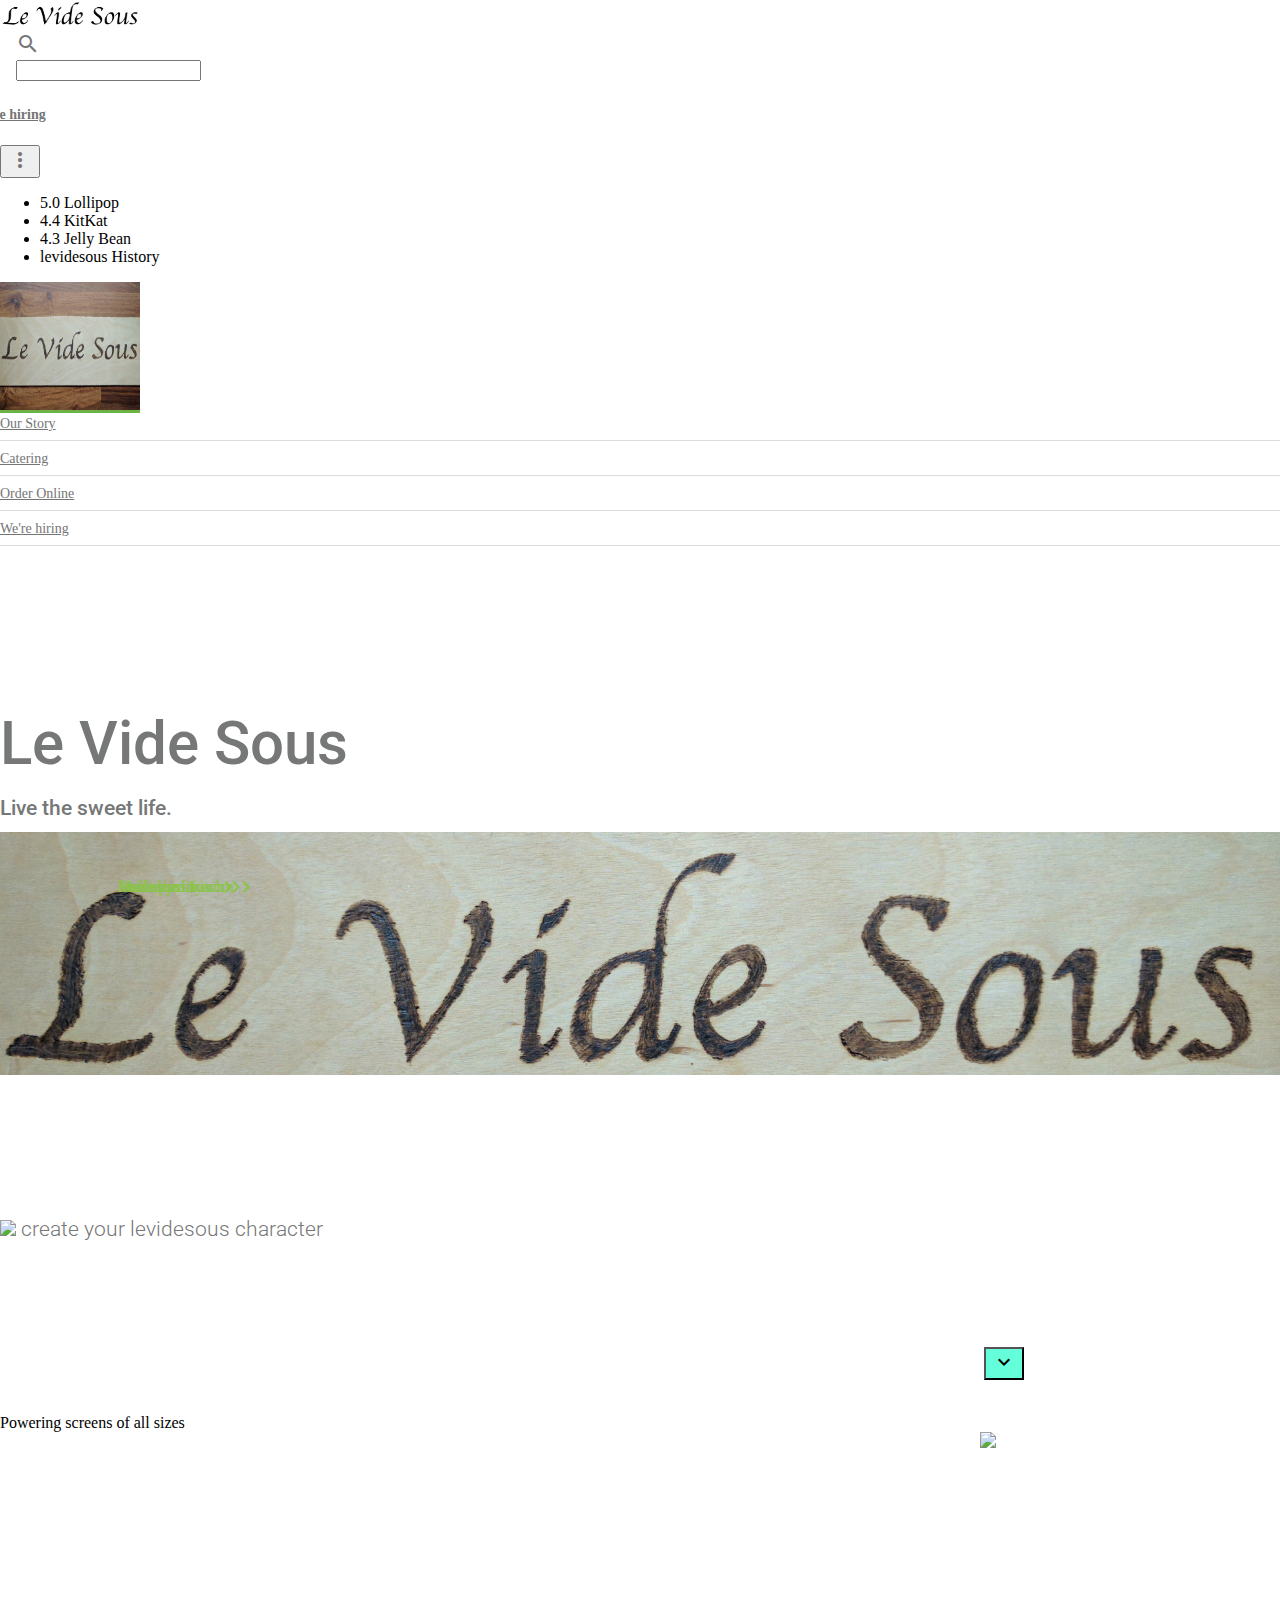
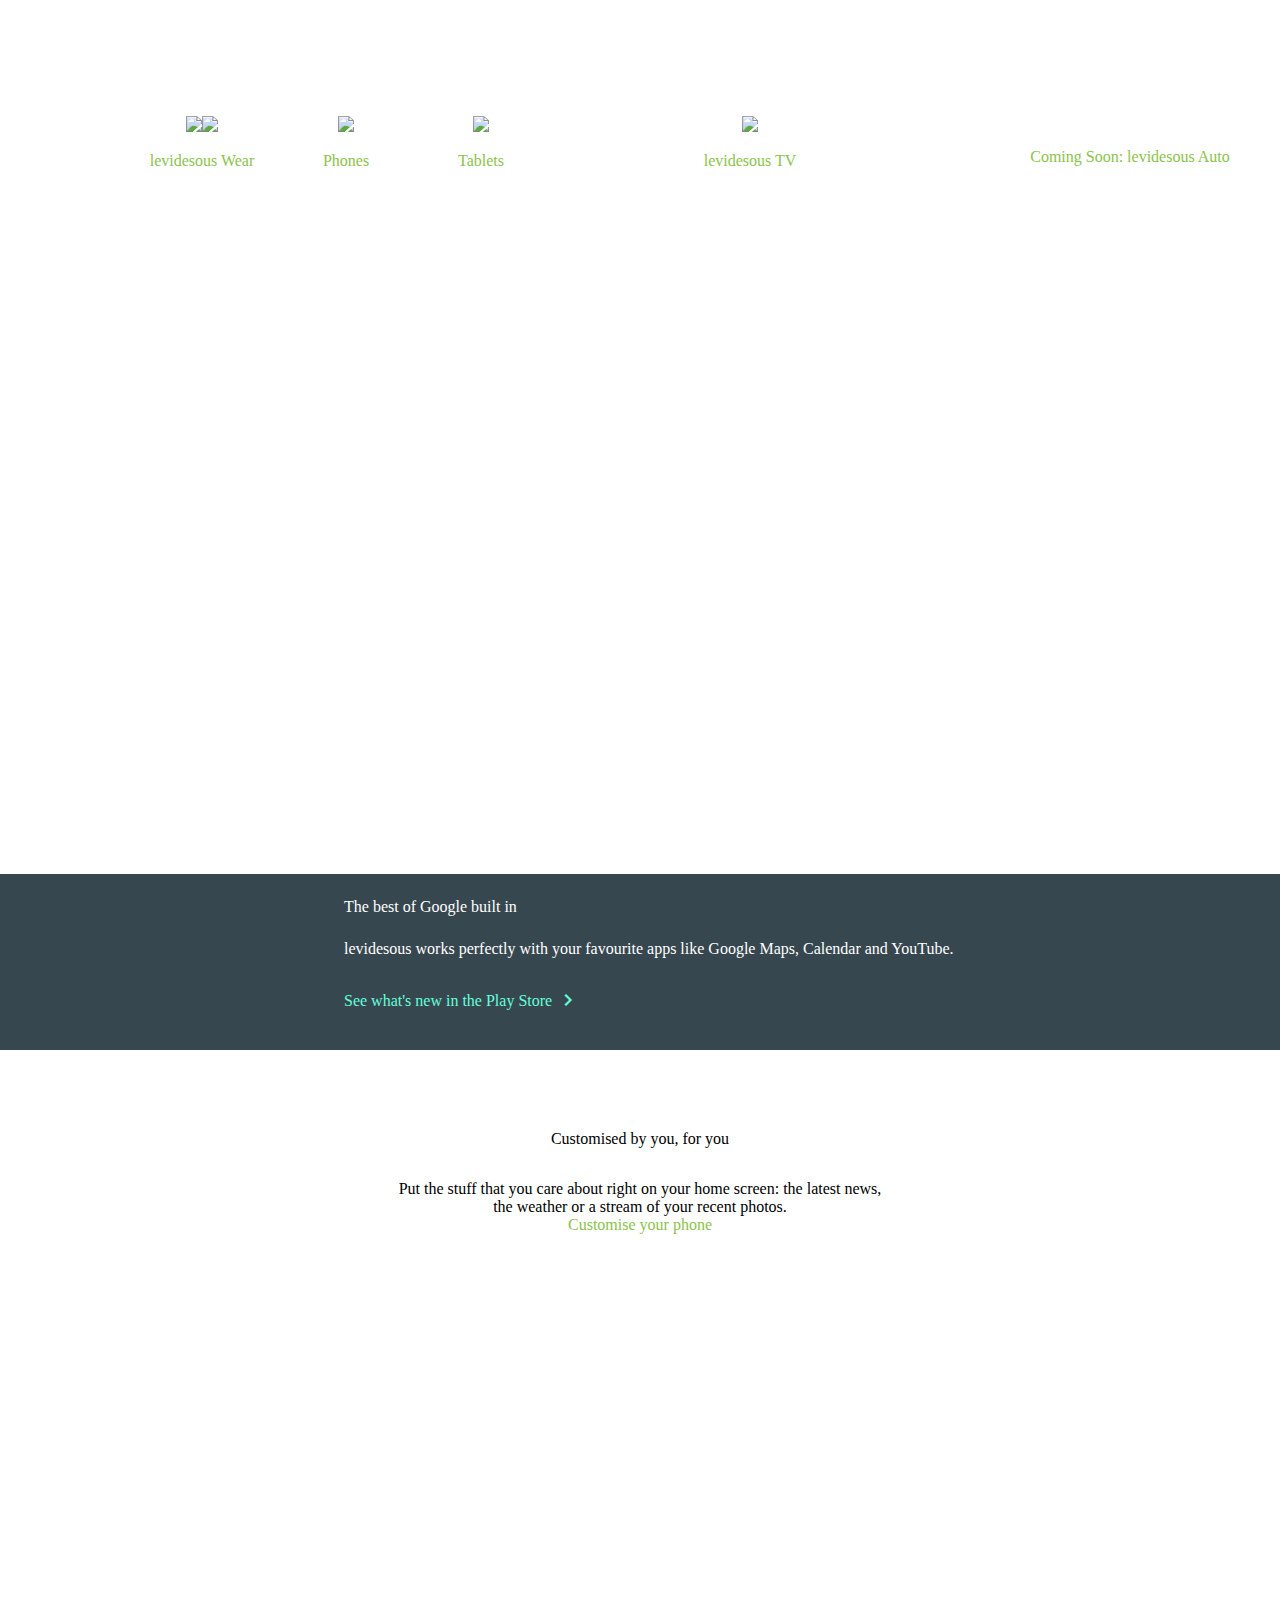
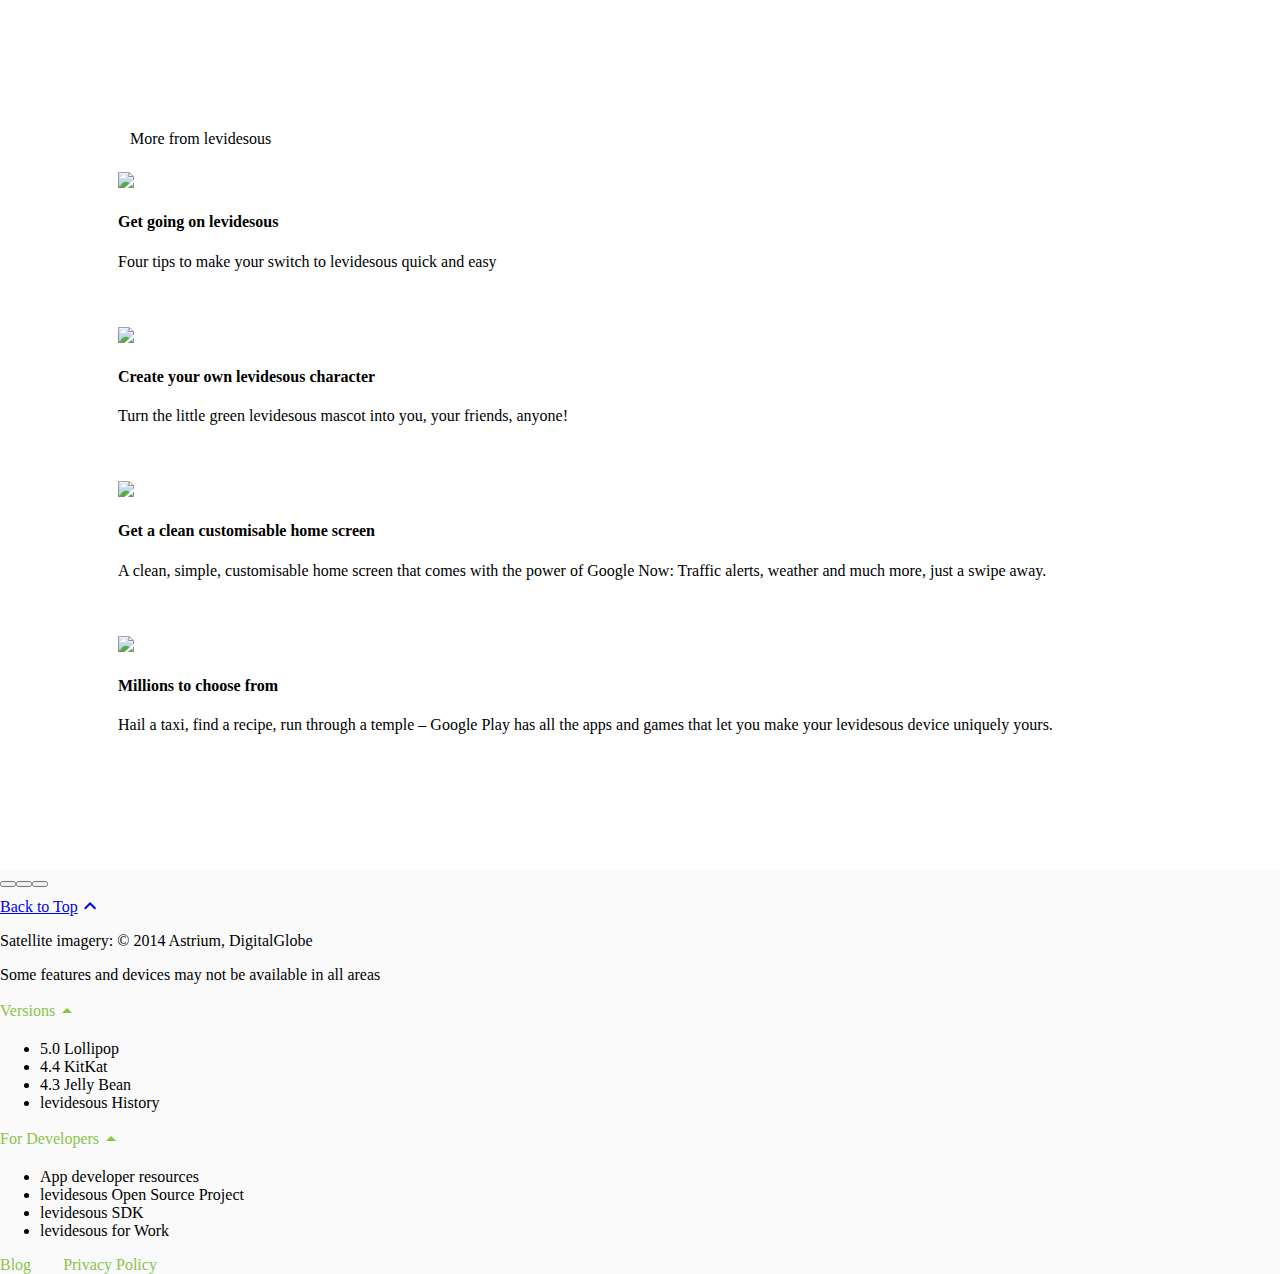
==== index.html @ 01907ff9 "Move files to _harp directory." ====
<!DOCTYPE html><html lang="en"><head><meta charset="utf-8"><meta http-equiv="X-UA-Compatible" content="IE=edge"><meta name="description" content="Introducing Lollipop, a sweet new take on levidesous."><meta name="viewport" content="width=device-width, initial-scale=1.0, minimum-scale=1.0"><title>Le Vide Sous</title><!-- Page styles--><link rel="stylesheet" href="https://fonts.googleapis.com/css?family=Roboto:regular,bold,italic,thin,light,bolditalic,black,medium&amp;lang=en"><link rel="stylesheet" href="https://fonts.googleapis.com/icon?family=Material+Icons"><link rel="stylesheet" href="https://code.getmdl.io/1.2.0/material.min.css"><link rel="stylesheet" href="main.css"><link rel="stylesheet" href="stickers.css"></head><body><div class="mdl-layout mdl-js-layout mdl-layout--fixed-header"><div class="levidesous-header mdl-layout__header mdl-layout__header--waterfall"><div class="mdl-layout__header-row"><span class="levidesous-title mdl-layout-title"><img src="images/levidesous.png" class="levidesous-image"></span><!-- Add spacer, to align navigation to the right in desktop--><div class="levidesous-header-spacer mdl-layout-spacer"></div><div class="levidesous-search-box mdl-textfield mdl-js-textfield mdl-textfield--expandable mdl-textfield--floating-label mdl-textfield--align-right mdl-textfield--full-width"><label for="search-field" class="mdl-button mdl-js-button mdl-button--icon"><i class="material-icons">search</i></label><div class="mdl-textfield__expandable-holder"><input id="search-field" type="text" class="mdl-textfield__input"></div></div><!-- Navigation--><div class="levidesous-navigation-container"><nav class="levidesous-navigation mdl-navigation"><a href="" class="mdl-navigation__link mdl-typography--text-uppercase">Our Story</a><a href="" class="mdl-navigation__link mdl-typography--text-uppercase">Catering</a><a href="" class="mdl-navigation__link mdl-typography--text-uppercase">Order Online</a><a href="" class="mdl-navigation__link mdl-typography--text-uppercase">Mail-a-Cake</a><a href="" class="mdl-navigation__link mdl-typography--text-uppercase">We're hiring</a></nav></div><span class="levidesous-mobile-title mdl-layout-title"><img src="images/levidesous.png" class="levidesous-image-rect"></span><button id="more-button" class="levidesous-more-button mdl-button mdl-js-button mdl-button--icon mdl-js-ripple-effect"><i class="material-icons">more_vert</i></button><ul for="more-button" class="mdl-menu mdl-js-menu mdl-menu--bottom-right mdl-js-ripple-effect"><li class="mdl-menu__item">5.0 Lollipop</li><li class="mdl-menu__item">4.4 KitKat</li><li disabled="disabled" class="mdl-menu__item">4.3 Jelly Bean</li><li class="mdl-menu__item">levidesous History</li></ul></div></div><div class="levidesous-drawer mdl-layout__drawer"><span class="mdl-layout-title"><img src="images/wooden_levidesous.jpg" class="levidesous-image-rect"></span><nav class="mdl-navigation"><a href="" class="mdl-navigation__link">Our Story</a><div class="levidesous-drawer-separator"></div><a href="" class="mdl-navigation__link">Catering</a><div class="levidesous-drawer-separator"></div><a href="" class="mdl-navigation__link">Order Online</a><div class="levidesous-drawer-separator"></div><a href="" class="mdl-navigation__link">We're hiring</a><div class="levidesous-drawer-separator"></div></nav></div><div class="levidesous-content mdl-layout__content"><a name="top"></a><div class="levidesous-be-together-section mdl-typography--text-center"><div class="logo-font levidesous-slogan">Le Vide Sous</div><div class="logo-font levidesous-sub-slogan">Live the sweet life.</div><div class="logo-font levidesous-create-character"><a href=""><img src="images/nope.jpg"> create your levidesous character</a></div><a href="#screens"><button class="levidesous-fab mdl-button mdl-button--colored mdl-js-button mdl-button--fab mdl-js-ripple-effect"><i class="material-icons">expand_more</i></button></a></div><div class="levidesous-screen-section mdl-typography--text-center"><a name="screens"></a><div class="mdl-typography--display-1-color-contrast">Powering screens of all sizes</div><div class="levidesous-screens"><div class="levidesous-wear levidesous-screen"><a href="" class="levidesous-image-link"><img src="images/wear-silver-on.png" class="levidesous-screen-image"><img src="images/wear-black-on.png" class="levidesous-screen-image"></a><a href="" class="levidesous-link mdl-typography--font-regular mdl-typography--text-uppercase">levidesous Wear</a></div><div class="levidesous-phone levidesous-screen"><a href="" class="levidesous-image-link"><img src="images/nexus6-on.jpg" class="levidesous-screen-image"></a><a href="" class="levidesous-link mdl-typography--font-regular mdl-typography--text-uppercase">Phones</a></div><div class="levidesous-tablet levidesous-screen"><a href="" class="levidesous-image-link"><img src="images/nexus9-on.jpg" class="levidesous-screen-image"></a><a href="" class="levidesous-link mdl-typography--font-regular mdl-typography--text-uppercase">Tablets</a></div><div class="levidesous-tv levidesous-screen"><a href="" class="levidesous-image-link"><img src="images/tv-on.jpg" class="levidesous-screen-image"></a><a href="" class="levidesous-link mdl-typography--font-regular mdl-typography--text-uppercase">levidesous TV</a></div><div class="levidesous-auto levidesous-screen"><a href="" class="levidesous-image-link"><img src="images/auto-on.jpg" class="levidesous-screen-image"></a><a href="" class="levidesous-link mdl-typography--font-regular mdl-typography--text-uppercase mdl-typography--text-left">Coming Soon: levidesous Auto</a></div></div></div><div class="levidesous-wear-section"><div class="levidesous-wear-band"><div class="levidesous-wear-band-text"><div class="mdl-typography--display-2 mdl-typography--font-thin">The best of Google built in</div><p class="mdl-typography--headline mdl-typography--font-thin">levidesous works perfectly with your favourite apps like Google Maps,
Calendar and YouTube.</p><p><a href="" class="mdl-typography--font-regular mdl-typography--text-uppercase levidesous-alt-link">See what's new in the Play Store <i class="material-icons">chevron_right</i></a></p></div></div></div><div class="levidesous-customized-section"><div class="levidesous-customized-section-text"><div class="mdl-typography--font-light mdl-typography--display-1-color-contrast">Customised by you, for you</div><p class="mdl-typography--font-light">Put the stuff that you care about right on your home screen: the latest news, the weather or a stream of your recent photos.<br><a href="" class="levidesous-link mdl-typography--font-light">Customise your phone</a></p></div><div class="levidesous-customized-section-image"></div></div><div class="levidesous-more-section"><div class="levidesous-section-title mdl-typography--display-1-color-contrast">More from levidesous</div><div class="levidesous-card-container mdl-grid"><div class="mdl-cell mdl-cell--3-col mdl-cell--4-col-tablet mdl-cell--4-col-phone mdl-card mdl-shadow--3dp"><div class="mdl-card__media"><img src="images/more-from-1.png"></div><div class="mdl-card__title"><h4 class="mdl-card__title-text">Get going on levidesous</h4></div><div class="mdl-card__supporting-text"><span class="mdl-typography--font-light mdl-typography--subhead">Four tips to make your switch to levidesous quick and easy</span></div><div class="mdl-card__actions"><a href="" class="levidesous-link mdl-button mdl-js-button mdl-typography--text-uppercase">Make the switch<i class="material-icons">chevron_right</i></a></div></div><div class="mdl-cell mdl-cell--3-col mdl-cell--4-col-tablet mdl-cell--4-col-phone mdl-card mdl-shadow--3dp"><div class="mdl-card__media"><img src="images/more-from-4.png"></div><div class="mdl-card__title"><h4 class="mdl-card__title-text">Create your own levidesous character</h4></div><div class="mdl-card__supporting-text"><span class="mdl-typography--font-light mdl-typography--subhead">Turn the little green levidesous mascot into you, your friends, anyone!</span></div><div class="mdl-card__actions"><a href="" class="levidesous-link mdl-button mdl-js-button mdl-typography--text-uppercase">levidesousify.com<i class="material-icons">chevron_right</i></a></div></div><div class="mdl-cell mdl-cell--3-col mdl-cell--4-col-tablet mdl-cell--4-col-phone mdl-card mdl-shadow--3dp"><div class="mdl-card__media"><img src="images/more-from-2.png"></div><div class="mdl-card__title"><h4 class="mdl-card__title-text">Get a clean customisable home screen</h4></div><div class="mdl-card__supporting-text"><span class="mdl-typography--font-light mdl-typography--subhead">A clean, simple, customisable home screen that comes with the power of Google Now: Traffic alerts, weather and much more, just a swipe away.</span></div><div class="mdl-card__actions"><a href="" class="levidesous-link mdl-button mdl-js-button mdl-typography--text-uppercase">Download now<i class="material-icons">chevron_right</i></a></div></div><div class="mdl-cell mdl-cell--3-col mdl-cell--4-col-tablet mdl-cell--4-col-phone mdl-card mdl-shadow--3dp"><div class="mdl-card__media"><img src="images/more-from-3.png"></div><div class="mdl-card__title"><h4 class="mdl-card__title-text">Millions to choose from</h4></div><div class="mdl-card__supporting-text"><span class="mdl-typography--font-light mdl-typography--subhead">Hail a taxi, find a recipe, run through a temple – Google Play has all the apps and games that let you make your levidesous device uniquely yours.</span></div><div class="mdl-card__actions"><a href="" class="levidesous-link mdl-button mdl-js-button mdl-typography--text-uppercase">Find apps<i class="material-icons">chevron_right</i></a></div></div></div></div><footer class="levidesous-footer mdl-mega-footer"><div class="mdl-mega-footer--top-section"><div class="mdl-mega-footer--left-section"><button class="mdl-mega-footer--social-btn"></button><button class="mdl-mega-footer--social-btn"></button><button class="mdl-mega-footer--social-btn"></button></div><div class="mdl-mega-footer--right-section"><a href="#top" class="mdl-typography--font-light">Back to Top<i class="material-icons">expand_less</i></a></div></div><div class="mdl-mega-footer--middle-section"><p class="mdl-typography--font-light">Satellite imagery: © 2014 Astrium, DigitalGlobe</p><p class="mdl-typography--font-light">Some features and devices may not be available in all areas</p></div><div class="mdl-mega-footer--bottom-section"><a id="version-dropdown" class="levidesous-link levidesous-link-menu mdl-typography--font-light">Versions<i class="material-icons">arrow_drop_up</i></a><ul for="version-dropdown" class="mdl-menu mdl-js-menu mdl-menu--top-left mdl-js-ripple-effect"><li class="mdl-menu__item">5.0 Lollipop</li><li class="mdl-menu__item">4.4 KitKat</li><li class="mdl-menu__item">4.3 Jelly Bean</li><li class="mdl-menu__item">levidesous History</li></ul><a id="developers-dropdown" class="levidesous-link levidesous-link-menu mdl-typography--font-light">For Developers<i class="material-icons">arrow_drop_up</i></a><ul for="developers-dropdown" class="mdl-menu mdl-js-menu mdl-menu--top-left mdl-js-ripple-effect"><li class="mdl-menu__item">App developer resources</li><li class="mdl-menu__item">levidesous Open Source Project</li><li class="mdl-menu__item">levidesous SDK</li><li class="mdl-menu__item">levidesous for Work</li></ul><a href="" class="levidesous-link mdl-typography--font-light">Blog</a><a href="" class="levidesous-link mdl-typography--font-light">Privacy Policy</a></div></footer></div></div><script src="https://code.getmdl.io/1.2.0/material.min.js"></script></body></html>
---- main.css ----
body{margin:0}a img{border:0}::-moz-selection{background-color:#6ab344;color:#fff}::selection{background-color:#6ab344;color:#fff}.levidesous-search-box{-ms-flex-order:2;-webkit-box-ordinal-group:3;order:2;margin-left:16px;margin-right:16px}.levidesous-search-box .mdl-textfield__input{color:rgba(0,0,0,0.87)}.levidesous-header{overflow:visible;background-color:white}.levidesous-header .mdl-menu__container{z-index:50;margin:0!important}.levidesous-header .material-icons{color:#767777!important}.levidesous-header .mdl-layout__drawer-button{background:transparent;color:#767777}.levidesous-header .mdl-navigation__link{color:#757575;font-weight:700;font-size:14px}.mdl-textfield--expandable{width:auto}.levidesous-fab{position:absolute;right:20%;bottom:-26px;z-index:3;background:#64ffda!important;color:black!important}.levidesous-mobile-title{display:none!important}.levidesous-image{height:28px;width:140px}.levidesous-image-rect{height:128px;width:140px}.levidesous-navigation-container{direction:rtl;-ms-flex-order:1;-webkit-box-ordinal-group:2;order:1;width:500px;-webkit-transition:opacity 0.2s cubic-bezier(0.4,0,0.2,1),width 0.2s cubic-bezier(0.4,0,0.2,1);transition:opacity 0.2s cubic-bezier(0.4,0,0.2,1),width 0.2s cubic-bezier(0.4,0,0.2,1)}.levidesous-navigation{direction:ltr;-ms-flex-pack:end;-webkit-box-pack:end;justify-content:flex-end;width:800px}.levidesous-navigation .mdl-navigation__link{display:inline-block;height:60px;line-height:68px;background-color:transparent!important;border-bottom:4px solid transparent}.levidesous-navigation .mdl-navigation__link:hover{border-bottom:4px solid #8bc34a}.levidesous-search-box.is-focused + .levidesous-navigation-container{opacity:0;width:100px}.levidesous-more-button{-ms-flex-order:3;-webkit-box-ordinal-group:4;order:3}.levidesous-drawer{border-right:none}.levidesous-drawer .mdl-navigation__link.mdl-navigation__link{font-size:14px;color:#757575}.levidesous-drawer span.mdl-navigation__link.mdl-navigation__link{color:#8bc34a}.levidesous-drawer .mdl-layout-title{position:relative;background:#6ab344;height:160px}.levidesous-drawer .levidesous-image{position:absolute;bottom:16px}.levidesous-drawer-separator{height:1px;background-color:#dcdcdc;margin:8px 0}.levidesous-be-together-section{position:relative;height:800px;width:auto;background-color:#f3f3f3;background:url('images/levidesous_justwood.jpg') center 50% no-repeat;background-size:100%}.logo-font{font-family:'Roboto','Helvetica','Arial',sans-serif;line-height:1;color:#767777;font-weight:500}.levidesous-slogan{font-size:60px;padding-top:160px}.levidesous-sub-slogan{font-size:21px;padding-top:24px}.levidesous-create-character{font-size:21px;padding-top:400px}.levidesous-create-character a{text-decoration:none;color:#767777;font-weight:300}.levidesous-screen-section{position:relative;padding-top:60px;padding-bottom:80px}.levidesous-screens{text-align:right;width:100%;white-space:nowrap;overflow-x:auto}.levidesous-screen{text-align:center}.levidesous-screen .levidesous-link{margin-top:16px;display:block;z-index:2}.levidesous-image-link{text-decoration:none}.levidesous-wear{display:inline-block;width:160px;margin-right:32px}.levidesous-wear .levidesous-screen-image{width:40%;z-index:1}.levidesous-phone{display:inline-block;width:64px;margin-right:48px}.levidesous-phone .levidesous-screen-image{width:100%;z-index:1}.levidesous-tablet{display:inline-block;width:110px;margin-right:64px}.levidesous-tablet .levidesous-screen-image{width:100%;z-index:1}.levidesous-tablet .levidesous-link{display:block;z-index:2}.levidesous-tv{display:inline-block;width:300px;margin-right:80px}.levidesous-tv .levidesous-screen-image{width:100%;z-index:1}.levidesous-auto{display:inline-block;width:300px;overflow:hidden}.levidesous-auto .levidesous-screen-image{display:block;height:300px;z-index:1}.levidesous-wear-section{position:relative;background:url('images/wear.png') center top no-repeat;background-size:cover;height:800px}.levidesous-wear-band{position:absolute;bottom:0;width:100%;text-align:center;background-color:#37474f}.levidesous-wear-band-text{max-width:800px;margin-left:25%;padding:24px;text-align:left;color:white}.levidesous-wear-band-text p{padding-top:8px}.levidesous-link{text-decoration:none;color:#8bc34a!important}.levidesous-link:hover{color:#7cb342!important}.levidesous-link .material-icons{position:relative;top:-1px;vertical-align:middle}.levidesous-alt-link{text-decoration:none;color:#64ffda!important;font-size:16px}.levidesous-alt-link:hover{color:#00bfa5!important}.levidesous-alt-link .material-icons{position:relative;top:6px}.levidesous-customized-section{text-align:center}.levidesous-customized-section-text{max-width:500px;margin-left:auto;margin-right:auto;padding:80px 16px 0 16px}.levidesous-customized-section-text p{padding-top:16px}.levidesous-customized-section-image{background:url('images/devices.jpg') center top no-repeat;background-size:cover;height:400px}.levidesous-more-section{padding:80px 0;max-width:1044px;margin-left:auto;margin-right:auto}.levidesous-more-section .levidesous-section-title{margin-left:12px;padding-bottom:24px}.levidesous-card-container .mdl-card__media{overflow:hidden;background:transparent}.levidesous-card-container .mdl-card__media img{width:100%}.levidesous-card-container .mdl-card__title{background:transparent;height:auto}.levidesous-card-container .mdl-card__title-text{color:black;height:auto}.levidesous-card-container .mdl-card__supporting-text{height:auto;color:black;padding-bottom:56px}.levidesous-card-container .mdl-card__actions{position:absolute;bottom:0}.levidesous-card-container .mdl-card__actions a{border-top:none;font-size:16px}.levidesous-footer{background-color:#fafafa;position:relative}.levidesous-footer a:hover{color:#8bc34a}.levidesous-footer .mdl-mega-footer--top-section::after{border-bottom:none}.levidesous-footer .mdl-mega-footer--middle-section::after{border-bottom:none}.levidesous-footer .mdl-mega-footer--bottom-section{position:relative}.levidesous-footer .mdl-mega-footer--bottom-section a{margin-right:2em}.levidesous-footer .mdl-mega-footer--right-section a .material-icons{position:relative;top:6px}.levidesous-link-menu:hover{cursor:pointer}@media (max-width:900px){.levidesous-navigation-container{display:none}.levidesous-title{display:none!important}.levidesous-mobile-title{display:block!important;position:absolute;left:calc(-20%);top:12px;-webkit-transition:opacity 0.2s cubic-bezier(0.4,0,0.2,1);transition:opacity 0.2s cubic-bezier(0.4,0,0.2,1)}.levidesous.levidesous-search-box.is-focused ~ .levidesous-mobile-title{opacity:0}.levidesous-search-box.is-focused{width:calc(52%)}.levidesous-search-box.is-focused + .levidesous-navigation-container + .levidesous-mobile-title{opacity:0}.levidesous-more-button{display:none}.levidesous-search-box .mdl-textfield__expandable-holder{width:100%}.levidesous-be-together-section{height:350px}.levidesous-slogan{font-size:26px;margin:0 16px;padding-top:24px}.levidesous-sub-slogan{font-size:16px;margin:0 16px;padding-top:8px}.levidesous-create-character{padding-top:200px;font-size:16px}.levidesous-create-character img{height:12px}.levidesous-fab{display:none}.levidesous-wear-band-text{margin-left:0;padding:16px}.levidesous-footer .mdl-mega-footer--bottom-section{display:none}}
---- stickers.css ----
.sticker-page{margin-top:0.375in;margin-left:0.875in}.sticker-row{margin-top:0.125in}.sticker{height:1in;width:2in;display:inline-block;border-radius:50%;border:1px solid black;text-align:center;margin-left:0.125in}.sticker-content{margin-top:0.21in}.logo{width:1.6in}.ruler{height:11in;width:8.5in;display:inline-block}
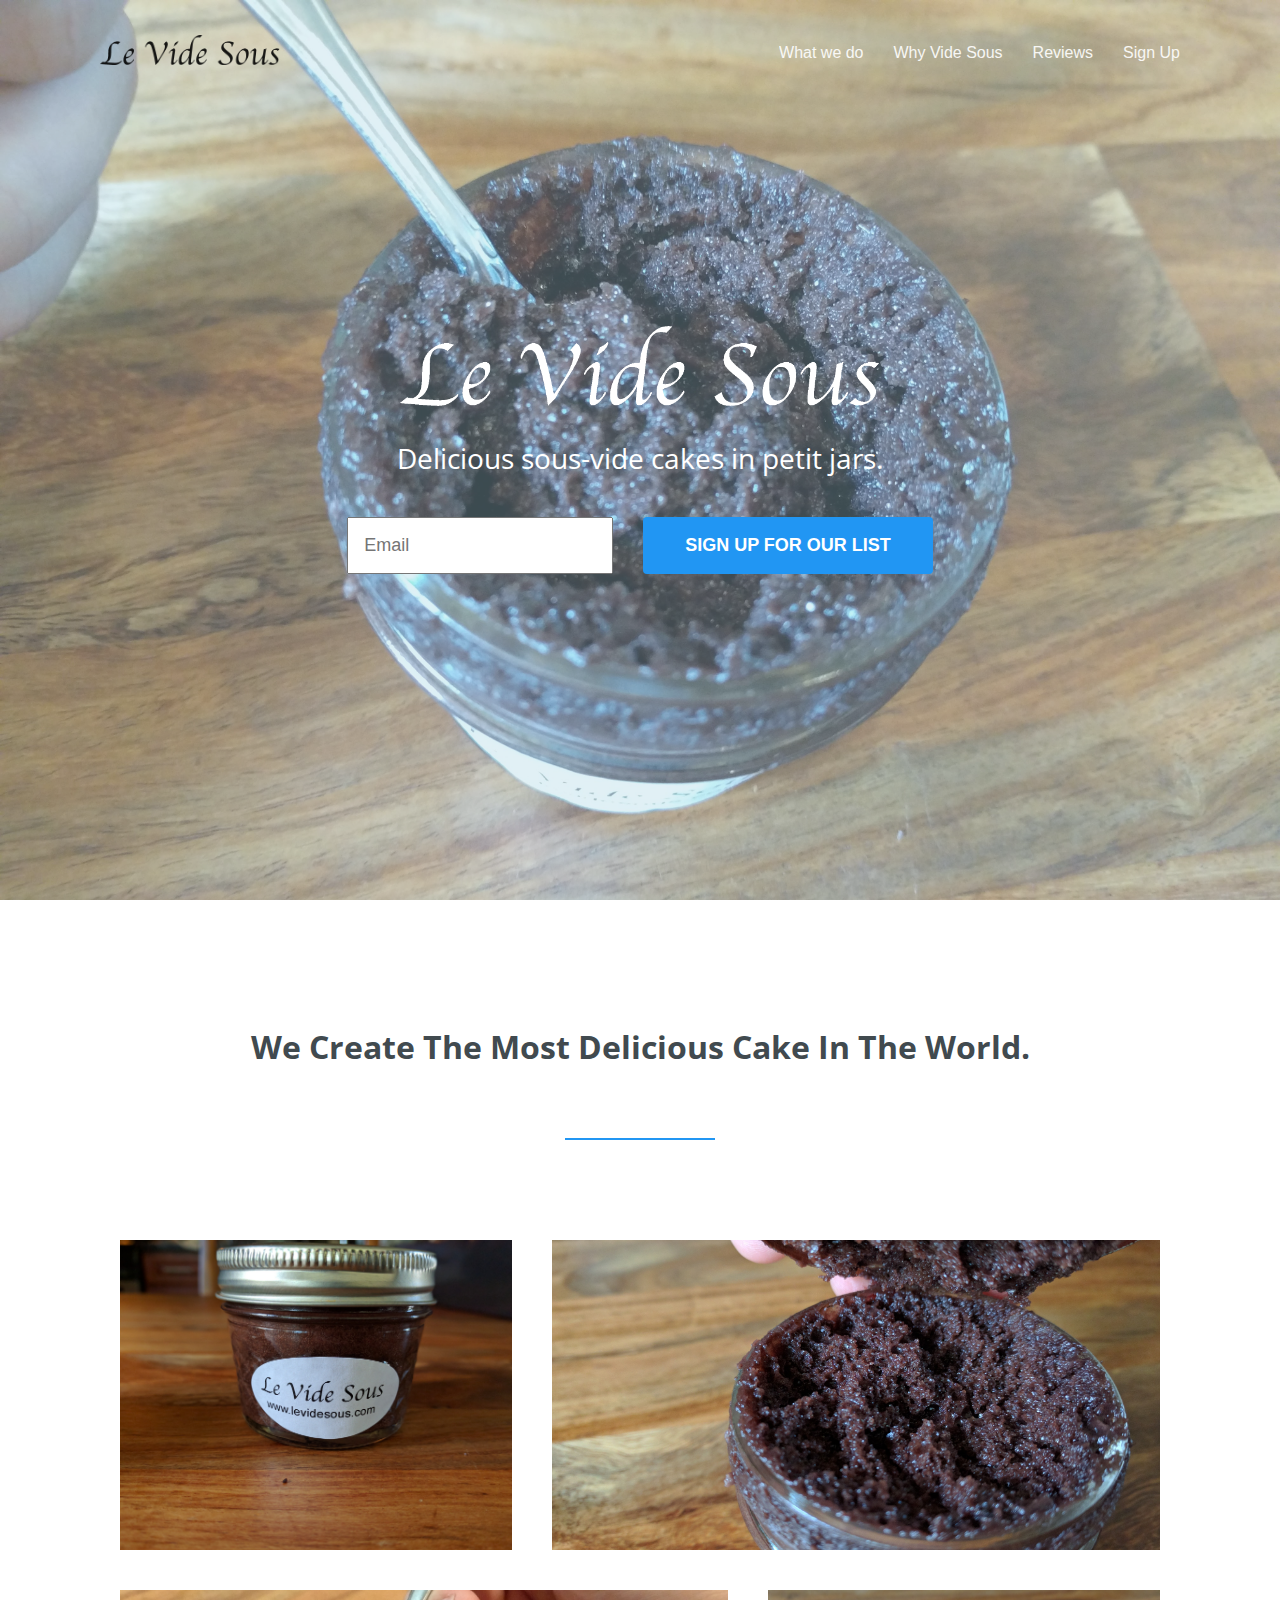
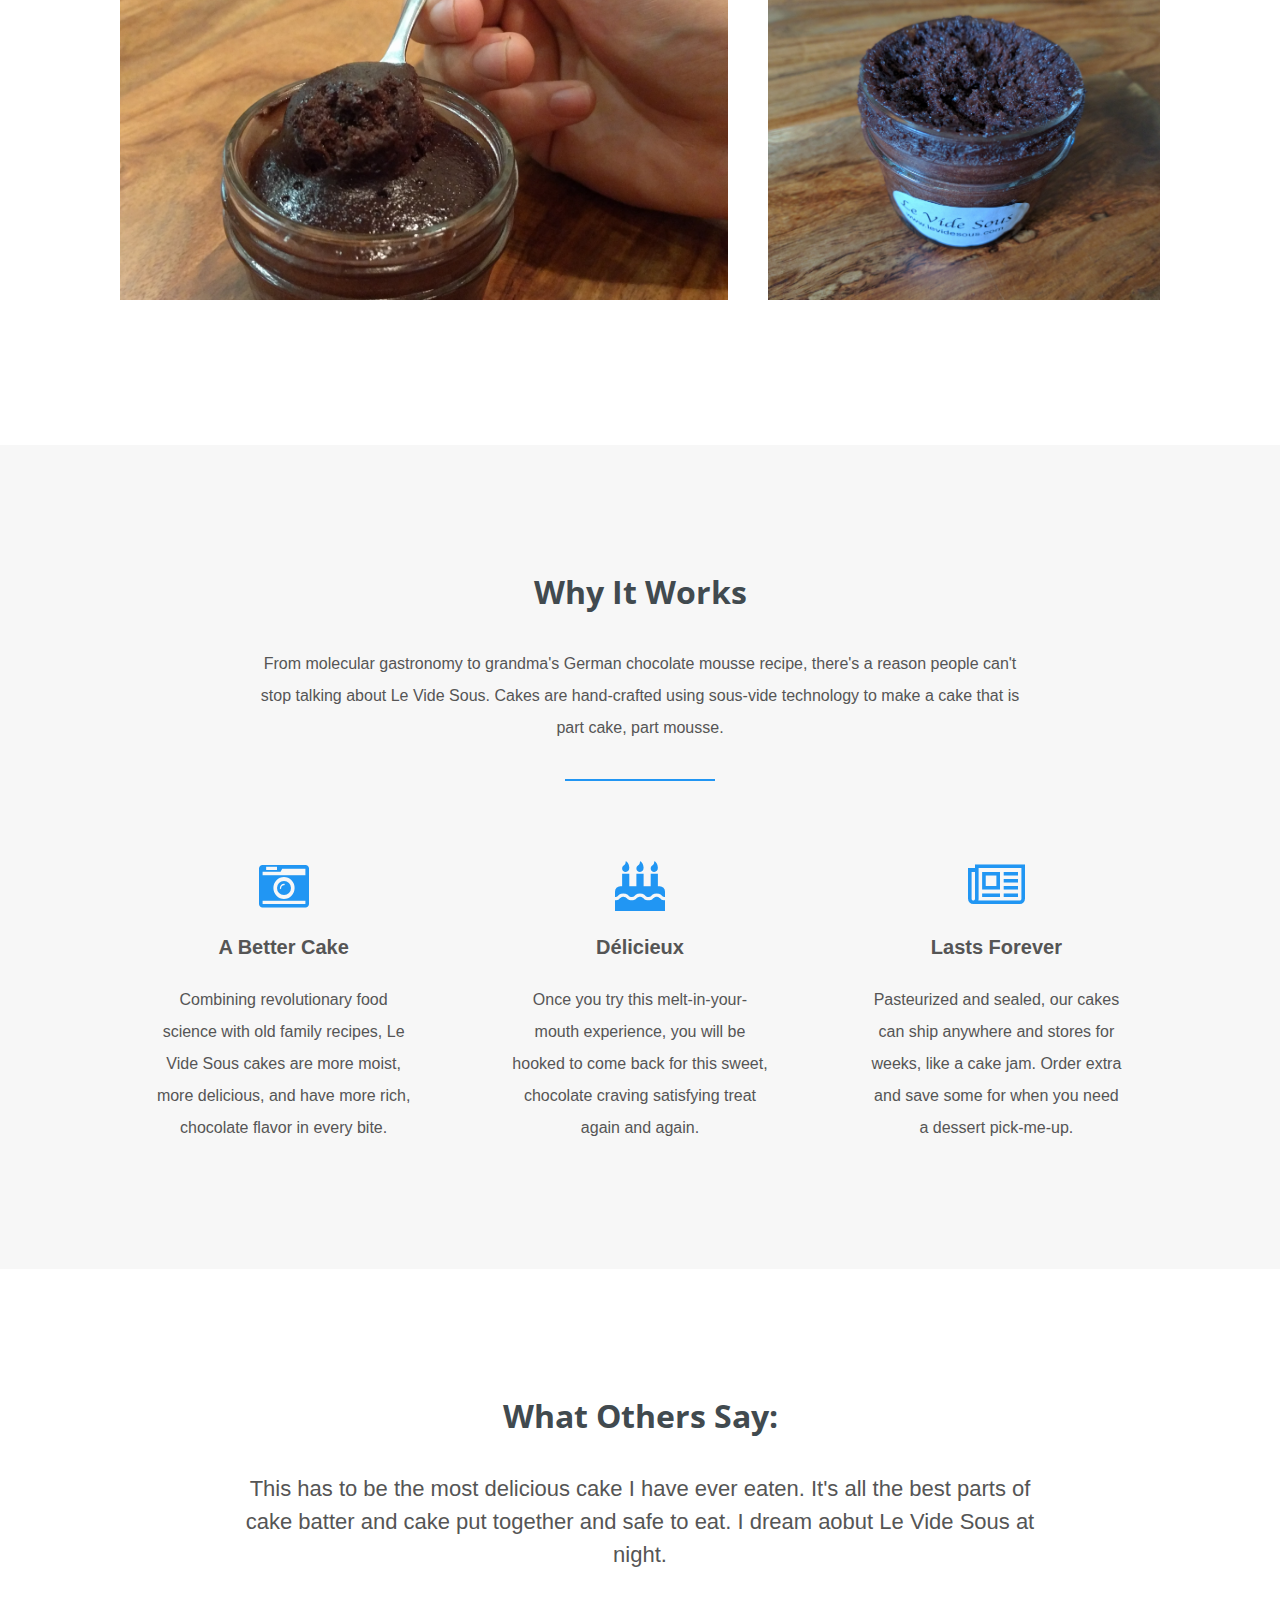
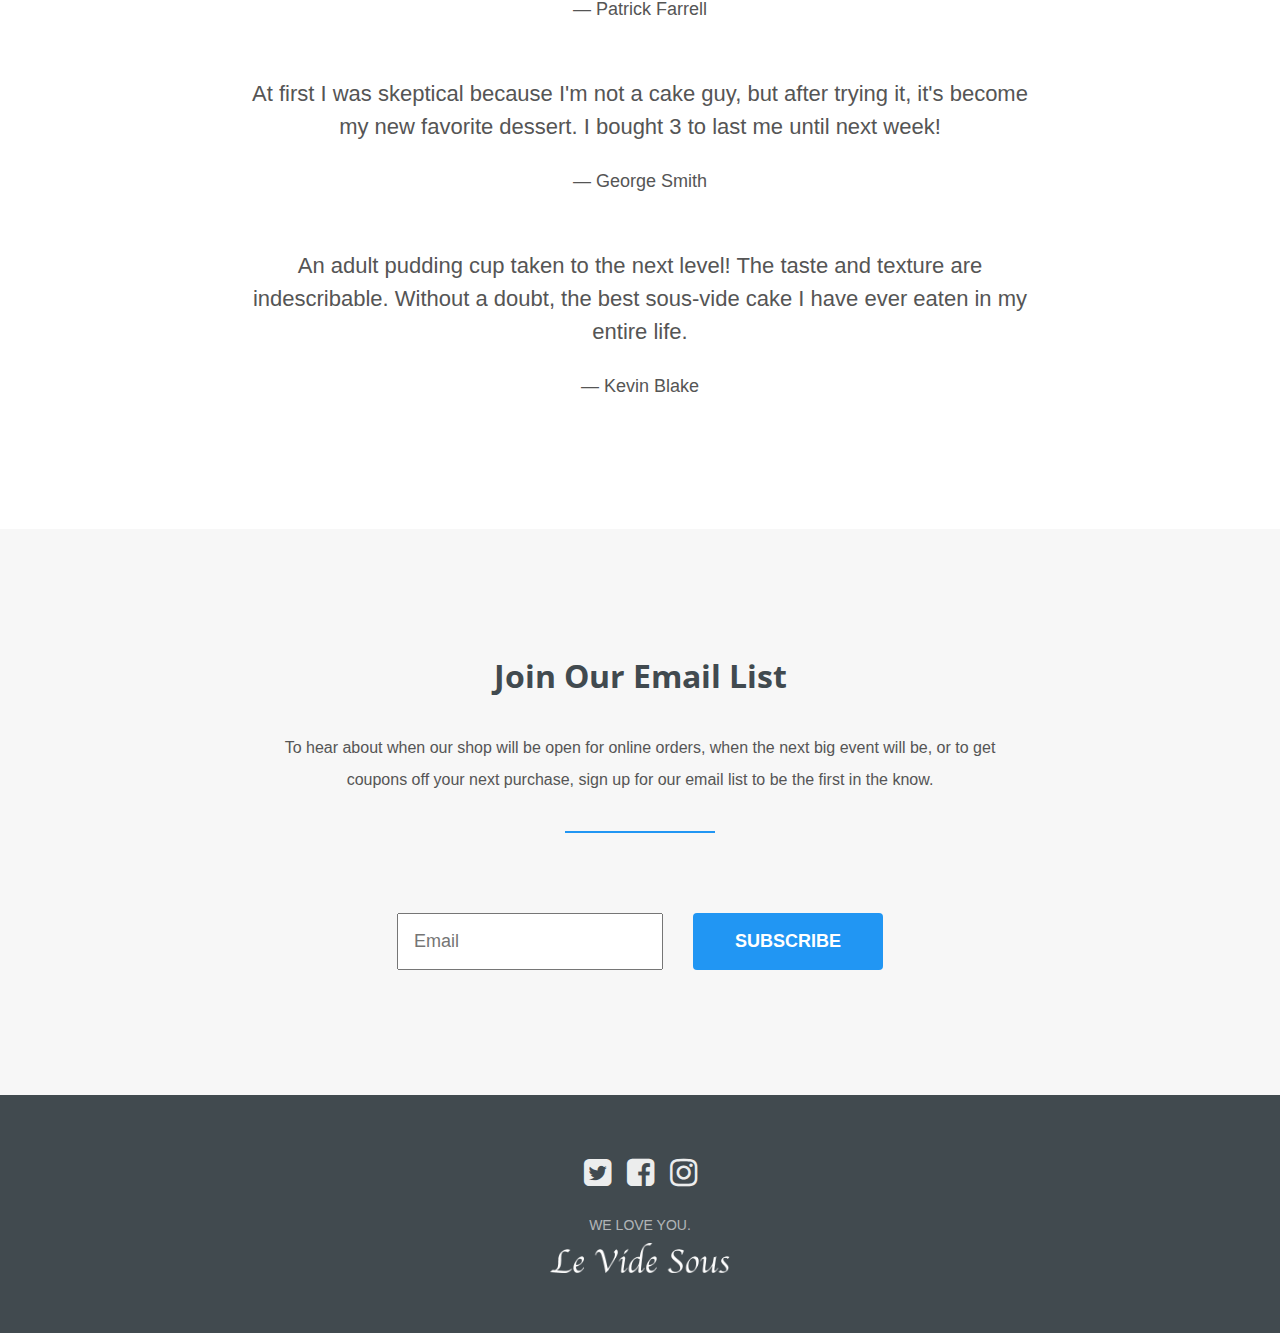
==== commit b7887d66: "Add compiled harp output." ====
--- a/index.html
+++ b/index.html
@@ -1,2 +1,163 @@
-<!DOCTYPE html><html lang="en"><head><meta charset="utf-8"><meta http-equiv="X-UA-Compatible" content="IE=edge"><meta name="description" content="Introducing Lollipop, a sweet new take on levidesous."><meta name="viewport" content="width=device-width, initial-scale=1.0, minimum-scale=1.0"><title>Le Vide Sous</title><!-- Page styles--><link rel="stylesheet" href="https://fonts.googleapis.com/css?family=Roboto:regular,bold,italic,thin,light,bolditalic,black,medium&amp;lang=en"><link rel="stylesheet" href="https://fonts.googleapis.com/icon?family=Material+Icons"><link rel="stylesheet" href="https://code.getmdl.io/1.2.0/material.min.css"><link rel="stylesheet" href="main.css"><link rel="stylesheet" href="stickers.css"></head><body><div class="mdl-layout mdl-js-layout mdl-layout--fixed-header"><div class="levidesous-header mdl-layout__header mdl-layout__header--waterfall"><div class="mdl-layout__header-row"><span class="levidesous-title mdl-layout-title"><img src="images/levidesous.png" class="levidesous-image"></span><!-- Add spacer, to align navigation to the right in desktop--><div class="levidesous-header-spacer mdl-layout-spacer"></div><div class="levidesous-search-box mdl-textfield mdl-js-textfield mdl-textfield--expandable mdl-textfield--floating-label mdl-textfield--align-right mdl-textfield--full-width"><label for="search-field" class="mdl-button mdl-js-button mdl-button--icon"><i class="material-icons">search</i></label><div class="mdl-textfield__expandable-holder"><input id="search-field" type="text" class="mdl-textfield__input"></div></div><!-- Navigation--><div class="levidesous-navigation-container"><nav class="levidesous-navigation mdl-navigation"><a href="" class="mdl-navigation__link mdl-typography--text-uppercase">Our Story</a><a href="" class="mdl-navigation__link mdl-typography--text-uppercase">Catering</a><a href="" class="mdl-navigation__link mdl-typography--text-uppercase">Order Online</a><a href="" class="mdl-navigation__link mdl-typography--text-uppercase">Mail-a-Cake</a><a href="" class="mdl-navigation__link mdl-typography--text-uppercase">We're hiring</a></nav></div><span class="levidesous-mobile-title mdl-layout-title"><img src="images/levidesous.png" class="levidesous-image-rect"></span><button id="more-button" class="levidesous-more-button mdl-button mdl-js-button mdl-button--icon mdl-js-ripple-effect"><i class="material-icons">more_vert</i></button><ul for="more-button" class="mdl-menu mdl-js-menu mdl-menu--bottom-right mdl-js-ripple-effect"><li class="mdl-menu__item">5.0 Lollipop</li><li class="mdl-menu__item">4.4 KitKat</li><li disabled="disabled" class="mdl-menu__item">4.3 Jelly Bean</li><li class="mdl-menu__item">levidesous History</li></ul></div></div><div class="levidesous-drawer mdl-layout__drawer"><span class="mdl-layout-title"><img src="images/wooden_levidesous.jpg" class="levidesous-image-rect"></span><nav class="mdl-navigation"><a href="" class="mdl-navigation__link">Our Story</a><div class="levidesous-drawer-separator"></div><a href="" class="mdl-navigation__link">Catering</a><div class="levidesous-drawer-separator"></div><a href="" class="mdl-navigation__link">Order Online</a><div class="levidesous-drawer-separator"></div><a href="" class="mdl-navigation__link">We're hiring</a><div class="levidesous-drawer-separator"></div></nav></div><div class="levidesous-content mdl-layout__content"><a name="top"></a><div class="levidesous-be-together-section mdl-typography--text-center"><div class="logo-font levidesous-slogan">Le Vide Sous</div><div class="logo-font levidesous-sub-slogan">Live the sweet life.</div><div class="logo-font levidesous-create-character"><a href=""><img src="images/nope.jpg"> create your levidesous character</a></div><a href="#screens"><button class="levidesous-fab mdl-button mdl-button--colored mdl-js-button mdl-button--fab mdl-js-ripple-effect"><i class="material-icons">expand_more</i></button></a></div><div class="levidesous-screen-section mdl-typography--text-center"><a name="screens"></a><div class="mdl-typography--display-1-color-contrast">Powering screens of all sizes</div><div class="levidesous-screens"><div class="levidesous-wear levidesous-screen"><a href="" class="levidesous-image-link"><img src="images/wear-silver-on.png" class="levidesous-screen-image"><img src="images/wear-black-on.png" class="levidesous-screen-image"></a><a href="" class="levidesous-link mdl-typography--font-regular mdl-typography--text-uppercase">levidesous Wear</a></div><div class="levidesous-phone levidesous-screen"><a href="" class="levidesous-image-link"><img src="images/nexus6-on.jpg" class="levidesous-screen-image"></a><a href="" class="levidesous-link mdl-typography--font-regular mdl-typography--text-uppercase">Phones</a></div><div class="levidesous-tablet levidesous-screen"><a href="" class="levidesous-image-link"><img src="images/nexus9-on.jpg" class="levidesous-screen-image"></a><a href="" class="levidesous-link mdl-typography--font-regular mdl-typography--text-uppercase">Tablets</a></div><div class="levidesous-tv levidesous-screen"><a href="" class="levidesous-image-link"><img src="images/tv-on.jpg" class="levidesous-screen-image"></a><a href="" class="levidesous-link mdl-typography--font-regular mdl-typography--text-uppercase">levidesous TV</a></div><div class="levidesous-auto levidesous-screen"><a href="" class="levidesous-image-link"><img src="images/auto-on.jpg" class="levidesous-screen-image"></a><a href="" class="levidesous-link mdl-typography--font-regular mdl-typography--text-uppercase mdl-typography--text-left">Coming Soon: levidesous Auto</a></div></div></div><div class="levidesous-wear-section"><div class="levidesous-wear-band"><div class="levidesous-wear-band-text"><div class="mdl-typography--display-2 mdl-typography--font-thin">The best of Google built in</div><p class="mdl-typography--headline mdl-typography--font-thin">levidesous works perfectly with your favourite apps like Google Maps,
-Calendar and YouTube.</p><p><a href="" class="mdl-typography--font-regular mdl-typography--text-uppercase levidesous-alt-link">See what's new in the Play Store <i class="material-icons">chevron_right</i></a></p></div></div></div><div class="levidesous-customized-section"><div class="levidesous-customized-section-text"><div class="mdl-typography--font-light mdl-typography--display-1-color-contrast">Customised by you, for you</div><p class="mdl-typography--font-light">Put the stuff that you care about right on your home screen: the latest news, the weather or a stream of your recent photos.<br><a href="" class="levidesous-link mdl-typography--font-light">Customise your phone</a></p></div><div class="levidesous-customized-section-image"></div></div><div class="levidesous-more-section"><div class="levidesous-section-title mdl-typography--display-1-color-contrast">More from levidesous</div><div class="levidesous-card-container mdl-grid"><div class="mdl-cell mdl-cell--3-col mdl-cell--4-col-tablet mdl-cell--4-col-phone mdl-card mdl-shadow--3dp"><div class="mdl-card__media"><img src="images/more-from-1.png"></div><div class="mdl-card__title"><h4 class="mdl-card__title-text">Get going on levidesous</h4></div><div class="mdl-card__supporting-text"><span class="mdl-typography--font-light mdl-typography--subhead">Four tips to make your switch to levidesous quick and easy</span></div><div class="mdl-card__actions"><a href="" class="levidesous-link mdl-button mdl-js-button mdl-typography--text-uppercase">Make the switch<i class="material-icons">chevron_right</i></a></div></div><div class="mdl-cell mdl-cell--3-col mdl-cell--4-col-tablet mdl-cell--4-col-phone mdl-card mdl-shadow--3dp"><div class="mdl-card__media"><img src="images/more-from-4.png"></div><div class="mdl-card__title"><h4 class="mdl-card__title-text">Create your own levidesous character</h4></div><div class="mdl-card__supporting-text"><span class="mdl-typography--font-light mdl-typography--subhead">Turn the little green levidesous mascot into you, your friends, anyone!</span></div><div class="mdl-card__actions"><a href="" class="levidesous-link mdl-button mdl-js-button mdl-typography--text-uppercase">levidesousify.com<i class="material-icons">chevron_right</i></a></div></div><div class="mdl-cell mdl-cell--3-col mdl-cell--4-col-tablet mdl-cell--4-col-phone mdl-card mdl-shadow--3dp"><div class="mdl-card__media"><img src="images/more-from-2.png"></div><div class="mdl-card__title"><h4 class="mdl-card__title-text">Get a clean customisable home screen</h4></div><div class="mdl-card__supporting-text"><span class="mdl-typography--font-light mdl-typography--subhead">A clean, simple, customisable home screen that comes with the power of Google Now: Traffic alerts, weather and much more, just a swipe away.</span></div><div class="mdl-card__actions"><a href="" class="levidesous-link mdl-button mdl-js-button mdl-typography--text-uppercase">Download now<i class="material-icons">chevron_right</i></a></div></div><div class="mdl-cell mdl-cell--3-col mdl-cell--4-col-tablet mdl-cell--4-col-phone mdl-card mdl-shadow--3dp"><div class="mdl-card__media"><img src="images/more-from-3.png"></div><div class="mdl-card__title"><h4 class="mdl-card__title-text">Millions to choose from</h4></div><div class="mdl-card__supporting-text"><span class="mdl-typography--font-light mdl-typography--subhead">Hail a taxi, find a recipe, run through a temple – Google Play has all the apps and games that let you make your levidesous device uniquely yours.</span></div><div class="mdl-card__actions"><a href="" class="levidesous-link mdl-button mdl-js-button mdl-typography--text-uppercase">Find apps<i class="material-icons">chevron_right</i></a></div></div></div></div><footer class="levidesous-footer mdl-mega-footer"><div class="mdl-mega-footer--top-section"><div class="mdl-mega-footer--left-section"><button class="mdl-mega-footer--social-btn"></button><button class="mdl-mega-footer--social-btn"></button><button class="mdl-mega-footer--social-btn"></button></div><div class="mdl-mega-footer--right-section"><a href="#top" class="mdl-typography--font-light">Back to Top<i class="material-icons">expand_less</i></a></div></div><div class="mdl-mega-footer--middle-section"><p class="mdl-typography--font-light">Satellite imagery: © 2014 Astrium, DigitalGlobe</p><p class="mdl-typography--font-light">Some features and devices may not be available in all areas</p></div><div class="mdl-mega-footer--bottom-section"><a id="version-dropdown" class="levidesous-link levidesous-link-menu mdl-typography--font-light">Versions<i class="material-icons">arrow_drop_up</i></a><ul for="version-dropdown" class="mdl-menu mdl-js-menu mdl-menu--top-left mdl-js-ripple-effect"><li class="mdl-menu__item">5.0 Lollipop</li><li class="mdl-menu__item">4.4 KitKat</li><li class="mdl-menu__item">4.3 Jelly Bean</li><li class="mdl-menu__item">levidesous History</li></ul><a id="developers-dropdown" class="levidesous-link levidesous-link-menu mdl-typography--font-light">For Developers<i class="material-icons">arrow_drop_up</i></a><ul for="developers-dropdown" class="mdl-menu mdl-js-menu mdl-menu--top-left mdl-js-ripple-effect"><li class="mdl-menu__item">App developer resources</li><li class="mdl-menu__item">levidesous Open Source Project</li><li class="mdl-menu__item">levidesous SDK</li><li class="mdl-menu__item">levidesous for Work</li></ul><a href="" class="levidesous-link mdl-typography--font-light">Blog</a><a href="" class="levidesous-link mdl-typography--font-light">Privacy Policy</a></div></footer></div></div><script src="https://code.getmdl.io/1.2.0/material.min.js"></script></body></html>+<!DOCTYPE html>
+<html lang="en">
+<head>
+  <meta charset="utf-8">
+  <meta http-equiv="X-UA-Compatible" content="IE=edge">
+  <meta name="description" content="Le Vide Sous makes delicious sous vide cakes in mason jars that last forever.">
+  <meta name="keywords" content="cake, sous vide, mason jars, jar, dessert, online, mousse, creme-de-pot">
+  <meta name="viewport" content="width=device-width, initial-scale=1, minimum-scale=1">
+  <link rel="shortcut icon" href="images/little_jar_favicon.png">
+  <title>Le Vide Sous</title>
+  <link href="https://fonts.googleapis.com/css?family=Open+Sans" rel="stylesheet">
+  <link href="https://fonts.googleapis.com/css?family=Quicksand" rel="stylesheet">
+  <link rel="stylesheet" href="http://maxcdn.bootstrapcdn.com/font-awesome/4.6.0/css/font-awesome.min.css">
+  <link rel="stylesheet" href="css/styles.css">
+  <script src="https://code.jquery.com/jquery-3.1.0.min.js" integrity="sha256-cCueBR6CsyA4/9szpPfrX3s49M9vUU5BgtiJj06wt/s=" crossorigin="anonymous"></script>
+</head>
+<body>
+
+  <header>
+    <h2><a href="#"><img class="logo" src="images/levidesous_transparent.png" /></a></h2>
+    <nav>
+      <li><a href="#our-work">What we do</a></li>
+      <li><a href="#why-it-works">Why Vide Sous</a></li>
+      <li><a href="#reviews">Reviews</a></li>
+      <li><a href="#contact">Sign Up</a></li>
+    </nav>
+  </header>
+
+
+  <section class="hero">
+    <div class="background-image" style="background-image: url(images/top_down.jpg);"></div>
+    <h1><img class="headline" src="images/levidesous_transparent_white.png" /></h1>
+    <h3>Delicious sous-vide cakes in petit jars.</h3>
+    <!-- <a href="#our-work" class="btn">See what we do</a> -->
+    <form action="//levidesous.us14.list-manage.com/subscribe/post?u=b3367fc3cccc4b77fa5906ad8&amp;id=3b490f1a7a" method="post" id="mc-embedded-subscribe-form" name="mc-embedded-subscribe-form" class="validate" target="_blank" novalidate>
+      <div id="mc_embed_signup_scroll">
+        <div class="mc-field-group">
+          <input type="email" value="" name="EMAIL" class="required email" id="mce-EMAIL" placeholder="Email">
+          <div class="clear">
+            <input type="submit" value="Sign up for our list" name="subscribe" id="mc-embedded-subscribe" class="btn submit-btn">
+          </div>
+        </div>
+        <div id="mce-responses" class="clear">
+          <div class="response" id="mce-error-response" style="display:none"></div>
+          <div class="response" id="mce-success-response" style="display:none"></div>
+        </div>
+        <div style="position: absolute; left: -5000px;" aria-hidden="true"><input type="text" name="b_b3367fc3cccc4b77fa5906ad8_3b490f1a7a" tabindex="-1" value=""></div>
+      </div>
+    </form>
+  </section>
+
+
+  <section class="our-work" id="our-work">
+    <h3 class="title">We create the most delicious cake in the world.</h3>
+    <p></p>
+    <hr>
+
+    <ul class="grid">
+      <li class="small" style="background-image: url(images/jar_on_table.jpg);"></li>
+      <li class="large" style="background-image: url(images/pop_top.jpg);"></li>
+      <li class="large" style="background-image: url(images/mousse.jpg);"></li>
+      <li class="small" style="background-image: url(images/top_popped.jpg);"></li>
+    </ul>
+  </section>
+
+
+  <section class="features" id="why-it-works">
+    <h3 class="title">Why it works</h3>
+    <p>From molecular gastronomy to grandma's German chocolate mousse recipe, there's a reason people can't stop talking about Le Vide Sous. Cakes are hand-crafted using sous-vide technology to make a cake that is part cake, part mousse.</p>
+    <hr>
+
+    <ul class="grid">
+      <li>
+        <i class="fa fa-camera-retro"></i>
+        <h4>A Better Cake</h4>
+        <p>Combining revolutionary food science with old family recipes, Le Vide Sous cakes are more moist, more delicious, and have more rich, chocolate flavor in every bite.</p>
+      </li>
+      <li>
+        <i class="fa fa-birthday-cake"></i>
+        <h4>Délicieux</h4>
+        <p>Once you try this melt-in-your-mouth experience, you will be hooked to come back for this sweet, chocolate craving satisfying treat again and again.</p>
+      </li>
+      <li>
+        <i class="fa fa-newspaper-o"></i>
+        <h4>Lasts Forever</h4>
+        <p>Pasteurized and sealed, our cakes can ship anywhere and stores for weeks, like a cake jam. Order extra and save some for when you need a dessert pick-me-up.</p>
+      </li>
+    </ul>
+  </section>
+
+
+  <section class="reviews" id="reviews">
+    <h3 class="title">What others say:</h3>
+
+    <p class="quote">This has to be the most delicious cake I have ever eaten. It's all the best parts of cake batter and cake put together and safe to eat. I dream aobut Le Vide Sous at night.</p>
+    <p class="author">— Patrick Farrell</p>
+
+    <p class="quote">At first I was skeptical because I'm not a cake guy, but after trying it, it's become my new favorite dessert. I bought 3 to last me until next week!</p>
+    <p class="author">— George Smith</p>
+
+    <p class="quote">An adult pudding cup taken to the next level! The taste and texture are indescribable. Without a doubt, the best sous-vide cake I have ever eaten in my entire life.</p>
+    <p class="author">— Kevin Blake</p>
+
+
+  </section>
+
+
+  <section class="contact" id="contact">
+    <h3 class="title">Join our email list</h3>
+    <p>To hear about when our shop will be open for online orders, when the next big event will be, or to get coupons off your next purchase, sign up for our email list to be the first in the know.</p>
+    <hr>
+
+    <!-- Begin MailChimp Signup Form -->
+
+    <form action="//levidesous.us14.list-manage.com/subscribe/post?u=b3367fc3cccc4b77fa5906ad8&amp;id=3b490f1a7a" method="post" id="mc-embedded-subscribe-form2" name="mc-embedded-subscribe-form" class="validate" target="_blank" novalidate>
+      <div id="mc_embed_signup_scroll2">
+        <div class="mc-field-group">
+          <input type="email" value="" name="EMAIL" class="required email" id="mce-EMAIL2" placeholder="Email">
+          <div class="clear">
+            <input type="submit" value="Subscribe" name="subscribe" id="mc-embedded-subscribe2" class="btn submit-btn">
+          </div>
+        </div>
+        <div id="mce-responses2" class="clear">
+          <div class="response" id="mce-error-response2" style="display:none"></div>
+          <div class="response" id="mce-success-response2" style="display:none"></div>
+        </div>
+        <div style="position: absolute; left: -5000px;" aria-hidden="true"><input type="text" name="b_b3367fc3cccc4b77fa5906ad8_3b490f1a7a" tabindex="-1" value=""></div>
+      </div>
+    </form>
+    <script type="text/javascript" src="//s3.amazonaws.com/downloads.mailchimp.com/js/mc-validate.js"></script><script type="text/javascript">(function($) {window.fnames = new Array(); window.ftypes = new Array();fnames[0]='EMAIL';ftypes[0]='email';fnames[1]='FNAME';ftypes[1]='text';fnames[2]='LNAME';ftypes[2]='text';}(jQuery));var $mcj = jQuery.noConflict(true);</script>
+    <!--End mc_embed_signup-->
+  </section>
+
+  <footer>
+    <ul>
+      <li><a href="http://twitter.com/levidesous"><i class="fa fa-twitter-square"></i></a></li>
+      <li><a href="http://facebook.com/levidesous"><i class="fa fa-facebook-square"></i></a></li>
+      <li><a href="http://instagram.com/levidesous"><i class="fa fa-instagram"></i></a></li>
+    </ul>
+    <p>We love you.</p>
+    <img class="logo" src="images/levidesous_transparent_white.png" />
+  </footer>
+
+  <script>
+    $(document).ready(function(){
+    $('a[href^="#"]').on('click',function (e) {
+        e.preventDefault();
+
+        var target = this.hash;
+        var $target = $(target);
+
+        $('html, body').stop().animate({
+            'scrollTop': $target.offset() && $target.offset().top || 0
+        }, 900, 'swing', function () {
+            window.location.hash = target;
+        });
+    });
+    });
+  </script>
+
+</body>
+
+</html>
--- a/css/styles.css
+++ b/css/styles.css
@@ -0,0 +1,492 @@
+/*-------------
+ 	General
+-------------*/
+
+*{
+	margin: 0;
+	padding: 0;
+	box-sizing: border-box;
+}
+
+.logo {
+	height: 30px;
+}
+
+.headline {
+	height: 80px;
+}
+
+html{
+	font: normal 16px sans-serif;
+	color: #555;
+}
+
+ul, nav{
+	list-style: none;
+}
+
+a{
+	text-decoration: none;
+	color: inherit;
+	cursor: pointer;
+
+	opacity: 0.9;
+}
+
+a:hover{
+	opacity: 1;
+}
+
+a.btn, input.btn{
+	color: #fff;
+	border-radius: 4px;
+	text-transform: uppercase;
+	background-color: #2196F3;
+	font-weight: 800;
+	text-align: center;
+}
+
+hr{
+	width: 150px;
+	height: 2px;
+	background-color: #2196F3;
+	border: 0;
+	margin-bottom: 80px;
+}
+
+section{
+	display: flex;
+	flex-direction: column;
+	align-items: center;
+
+	padding: 125px 100px;
+}
+
+@media (max-width: 1000px){
+
+	section{
+		padding: 100px 50px;
+	}
+
+}
+
+@media (max-width: 600px){
+
+	section{
+		padding: 80px 30px;
+	}
+
+}
+
+section h3.title{
+	color: #414a4f;
+	text-transform: capitalize;
+	font: bold 32px 'Open Sans', sans-serif;
+	margin-bottom: 35px;
+	text-align: center;
+}
+
+section p{
+	max-width: 800px;
+	text-align: center;
+	margin-bottom: 35px;
+	padding: 0 20px;
+	line-height: 2;
+}
+
+ul.grid{
+	width: 100%;
+	display: flex;
+	flex-wrap: wrap;
+	justify-content: center;
+}
+
+
+/*-------------
+ 	Header
+-------------*/
+
+header{
+	position: absolute;
+	top: 0;
+	left: 0;
+	z-index: 10;
+	width: 100%;
+	display: flex;
+	justify-content: space-between;
+	align-items: center;
+	color: #fff;
+	padding: 35px 100px 0;
+}
+
+header h2{
+	font-family: 'Quicksand', sans-serif;
+}
+
+header nav{
+	display: flex;
+}
+
+header nav li{
+	margin: 0 15px;
+}
+
+header nav li:first-child{
+	margin-left: 0;
+}
+
+header nav li:last-child{
+	margin-right: 0;
+}
+
+
+
+@media (max-width: 1000px){
+	header{
+		padding: 20px 50px;
+	}
+}
+
+
+@media (max-width: 700px){
+	header{
+		flex-direction: column;
+	}
+
+	header h2{
+		margin-bottom: 15px;
+	}
+}
+
+
+
+/*----------------
+ 	Hero Section
+----------------*/
+
+.hero{
+	position: relative;
+	justify-content: center;
+	min-height: 100vh;
+	color: #fff;
+	text-align: center;
+}
+
+.hero .background-image{
+	position: absolute;
+	top: 0;
+	left: 0;
+	width: 100%;
+	height: 100%;
+	background-size: cover;
+	background-color: #2196F3;
+	z-index: -1;
+}
+
+.hero .background-image:after{
+	content: '';
+	position: absolute;
+	top: 0;
+	left: 0;
+	width: 100%;
+	height: 100%;
+	background-color: lightblue;
+	opacity: .35;
+}
+
+.hero h1{
+	font: bold 60px 'Open Sans', sans-serif;
+	margin-bottom: 15px;
+}
+
+.hero h3{
+	font: normal 28px 'Open Sans', sans-serif;
+	margin-bottom: 40px;
+}
+
+.hero a.btn{
+	padding: 20px 46px;
+}
+
+@media (max-width: 800px){
+
+	.hero{
+		min-height: 600px;
+	}
+
+	.hero h1{
+		font-size: 48px;
+	}
+
+	.hero h3{
+		font-size: 24px;
+	}
+
+	.hero a.btn{
+		padding: 15px 40px;
+	}
+
+}
+
+
+
+/*--------------------
+ 	Our Work Section
+---------------------*/
+
+.оur-work{
+	background-color: #fff;
+}
+
+.our-work .grid li{
+	padding: 20px;
+	height: 350px;
+	border-radius: 3px;
+
+	background-clip: content-box;
+	background-size: cover;
+	background-position: center;
+	background-color: #333;
+}
+
+.our-work .grid li.small{
+	flex-basis: 40%;
+}
+
+.our-work .grid li.large{
+	flex-basis: 60%;
+}
+
+
+@media (max-width: 1000px){
+
+	.our-work .grid li.small,
+	.our-work .grid li.large{
+		flex-basis: 100%;
+	}
+
+}
+
+
+
+/*----------------------
+ 	Features Section
+----------------------*/
+
+.features{
+	background-color: #f7f7f7;
+}
+
+.features .grid li{
+	padding: 0 30px;
+	flex-basis: 33%;
+	text-align: center;
+}
+
+.features .grid li i{
+    font-size: 50px;
+    color: #2196F3;
+    margin-bottom: 25px;
+}
+
+.features .grid li h4{
+	color: #555;
+    font-size: 20px;
+    margin-bottom: 25px;
+}
+
+.features .grid li p{
+    margin: 0;
+}
+
+@media (max-width: 1000px){
+
+	.features .grid li{
+		flex-basis: 70%;
+		margin-bottom: 65px;
+	}
+
+	.features .grid li:last-child{
+		margin-bottom: 0;
+	}
+
+}
+
+
+@media (max-width: 600px){
+
+	.features .grid li{
+		flex-basis: 100%;
+	}
+
+}
+
+
+
+/*--------------------
+ 	Reviews Section
+--------------------*/
+
+.reviews{
+	background-color: #fff;
+}
+
+.reviews .quote{
+	text-align: center;
+	width: 80%;
+    font-size: 22px;
+    font-weight: 300;
+    line-height: 1.5;
+    margin-bottom: 20px;
+    padding: 0;
+}
+
+.reviews .author{
+    font-size: 18px;
+    margin-bottom: 50px;
+}
+
+.reviews .author:last-child{
+    margin-bottom: 0;
+}
+
+@media (max-width: 1000px){
+
+	.reviews .quote{
+		font-size: 20px;
+	}
+
+	.reviews .author{
+	    font-size: 16px;
+	}
+
+}
+
+
+
+/*---------------------
+ 	Contact Section
+---------------------*/
+
+.contact{
+	background-color: #f7f7f7;
+}
+
+form{
+	display: flex;
+	align-items: center;
+	justify-content: center;
+	flex-wrap: wrap;
+
+	max-width: 800px;
+	width: 80%;
+}
+
+form input{
+	padding: 15px;
+	flex: 1;
+	font-size: 18px;
+}
+
+form input[type="email"]{
+	color: #555;
+	margin-right: 30px;
+}
+
+form .btn{
+	padding: 18px 42px;
+}
+
+form .submit-btn{
+	color: white;
+	display: flex;
+	border: none;
+}
+
+.email {
+	display: flex;
+}
+
+.response {
+	margin-top: 10px;
+}
+
+.mc-field-group {
+	display: flex;
+}
+
+.mce_inline_error {
+	display: flex;
+  justify-content: center;
+  flex-direction: column;
+}
+
+@media (max-width: 800px){
+
+	form input[type="email"]{
+		flex-basis: 100%;
+		margin: 0 0 20px 0;
+	}
+
+}
+
+
+
+
+/*-------------
+ 	Footer
+-------------*/
+
+footer{
+	display: flex;
+	flex-direction: column;
+	align-items: center;
+	text-align: center;
+	color: #fff;
+	background-color: #414a4f;
+	padding: 60px 0;
+}
+
+footer ul{
+	display: flex;
+	margin-bottom: 25px;
+	font-size: 32px;
+}
+
+footer ul li{
+	margin: 0 8px;
+}
+
+footer ul li:first-child{
+	margin-left: 0;
+}
+
+footer ul li:last-child{
+	margin-right: 0;
+}
+
+footer p{
+	text-transform: uppercase;
+	font-size: 14px;
+	color: rgba(255,255,255,0.6);
+	margin-bottom: 10px;
+}
+
+footer p a{
+	color: #fff;
+}
+
+@media (max-width: 700px){
+
+	footer{
+		padding: 80px 15px;
+	}
+
+}
+
+
+/* -- Demo ads -- */
+
+@media (max-width: 1200px) {
+	#bsaHolder{ display:none;}
+}
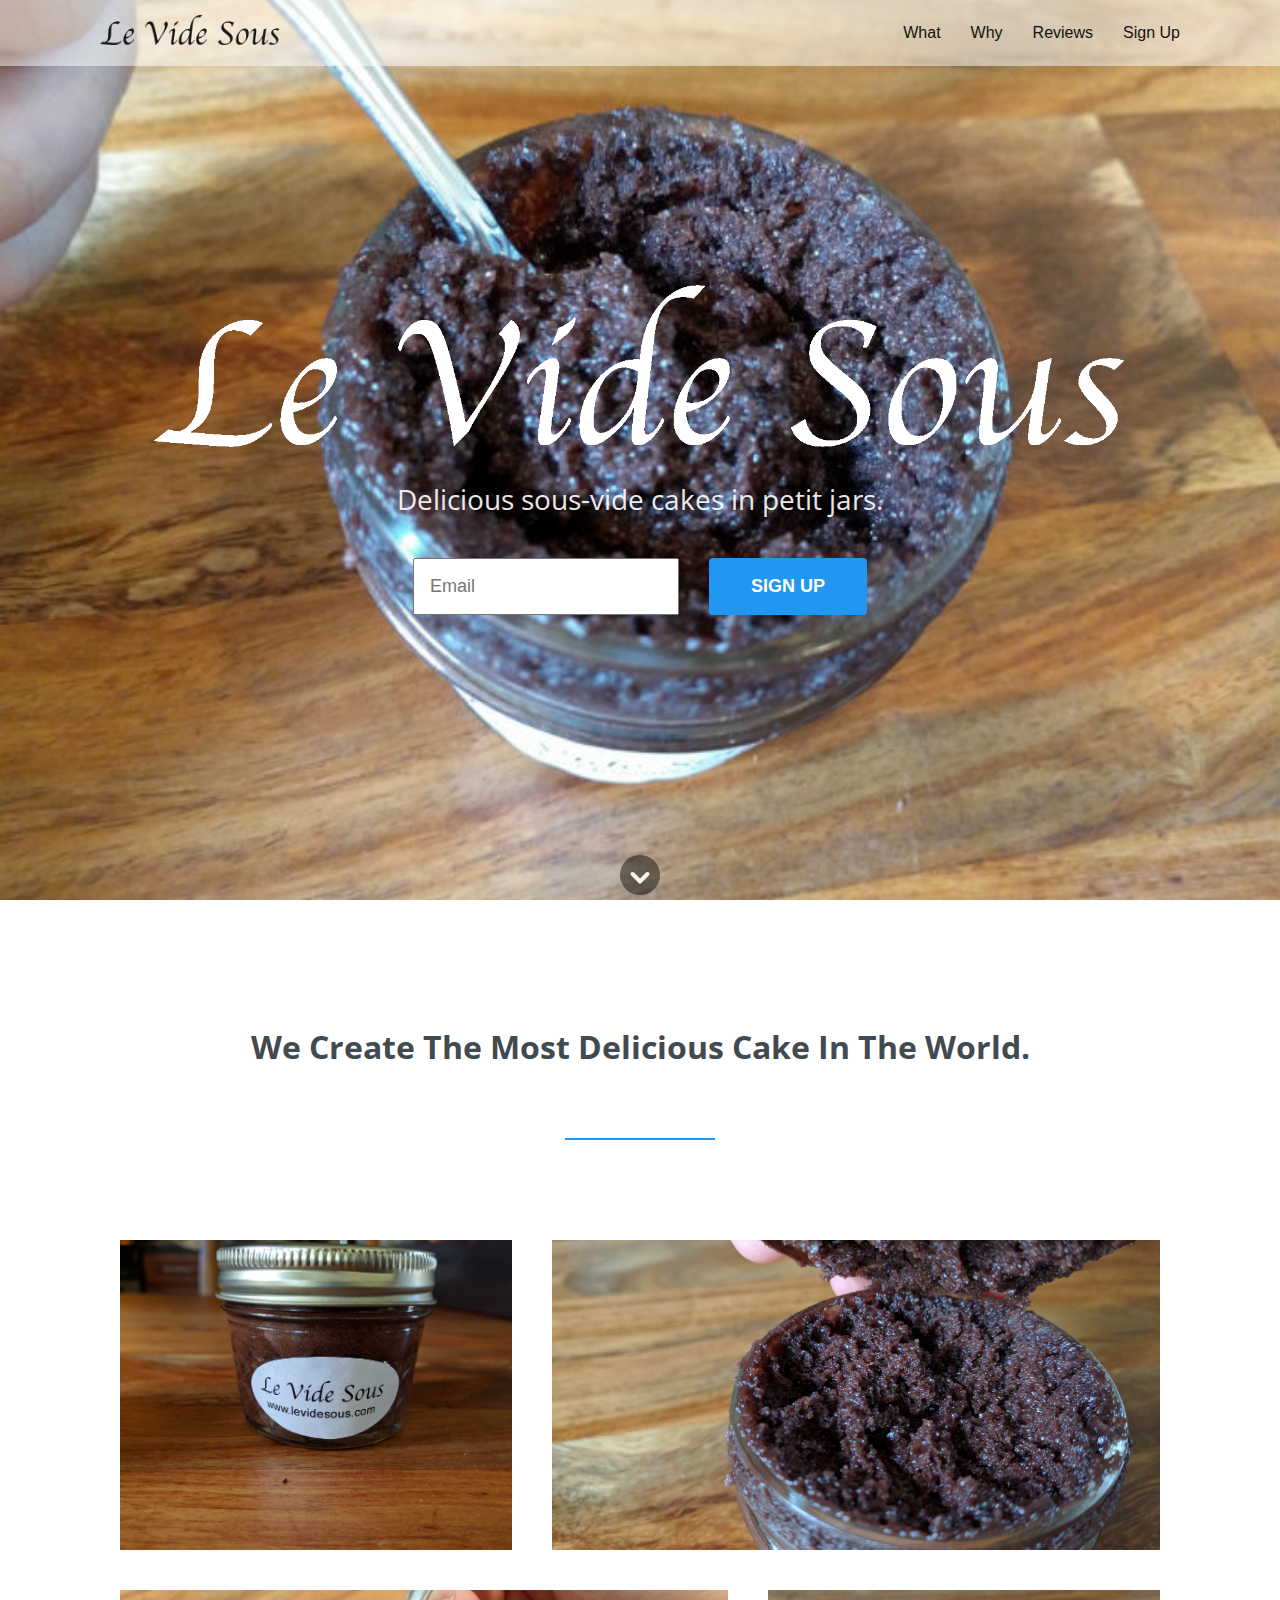
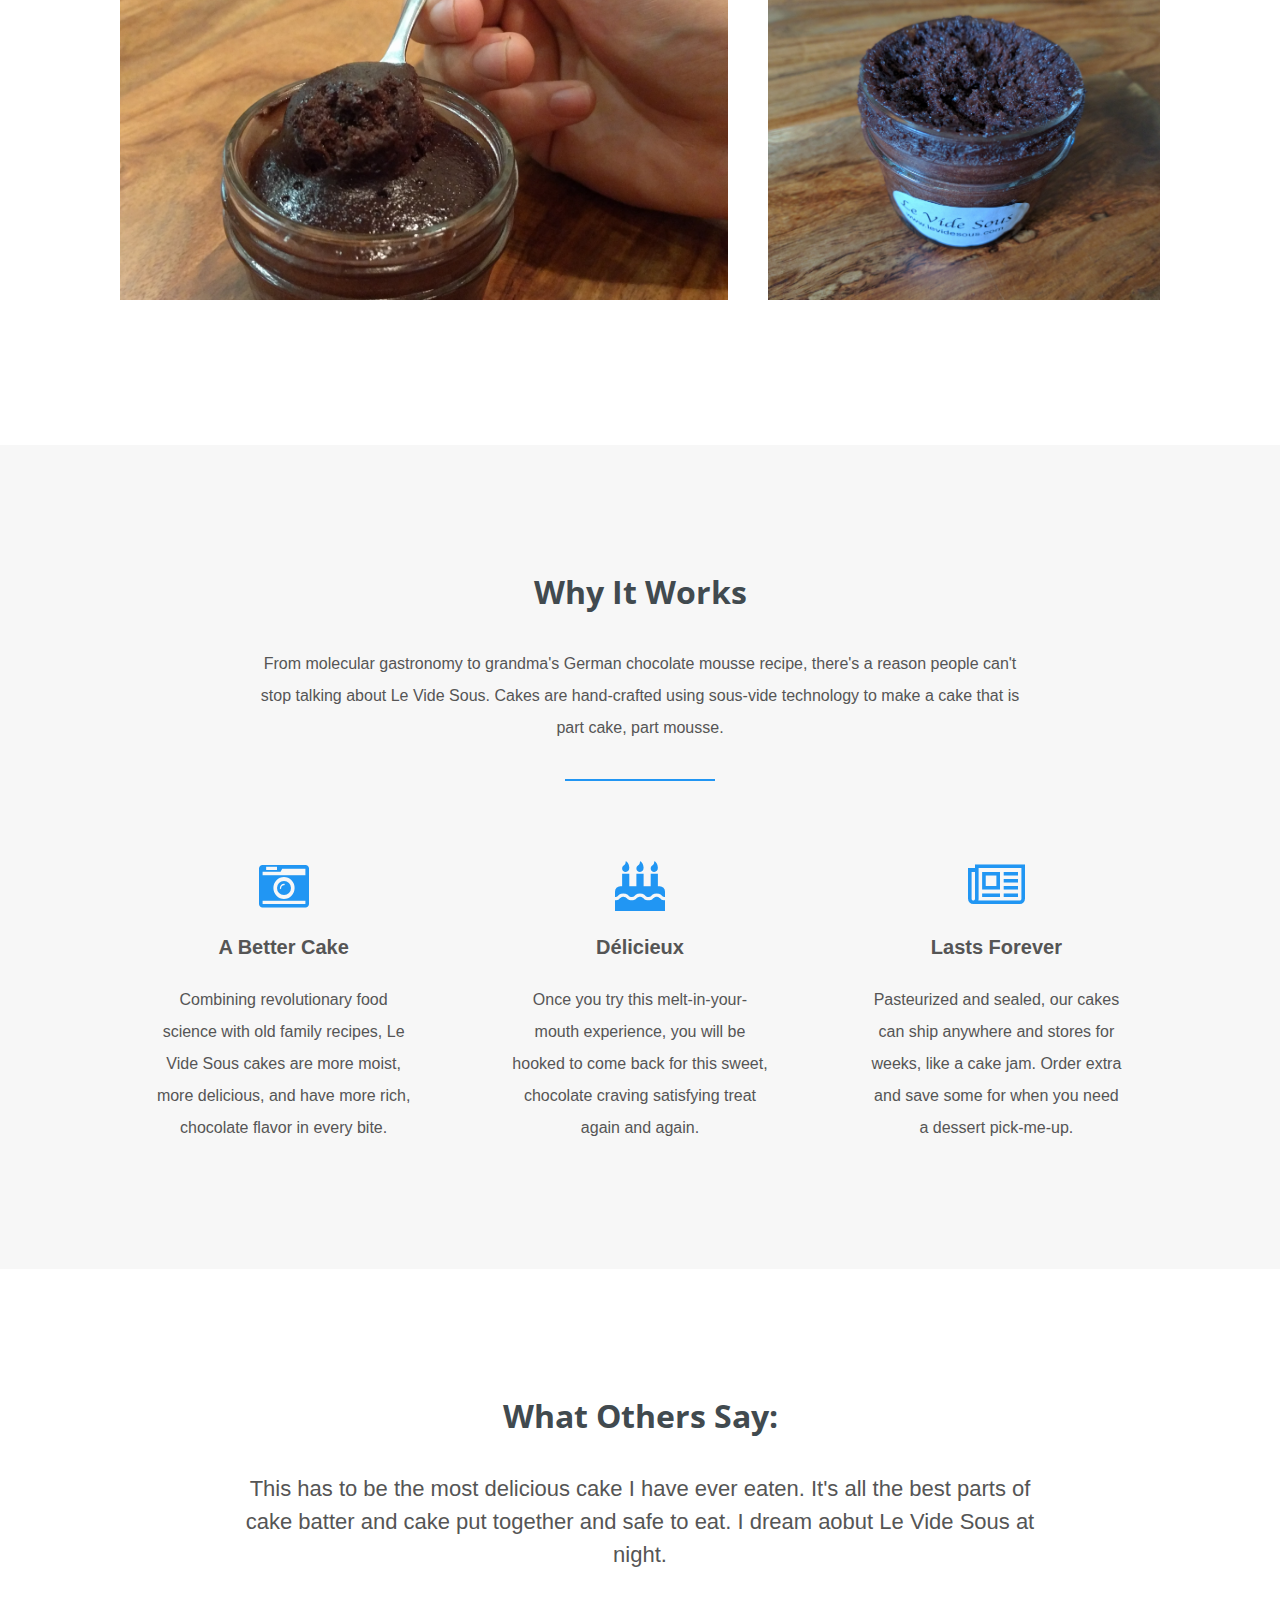
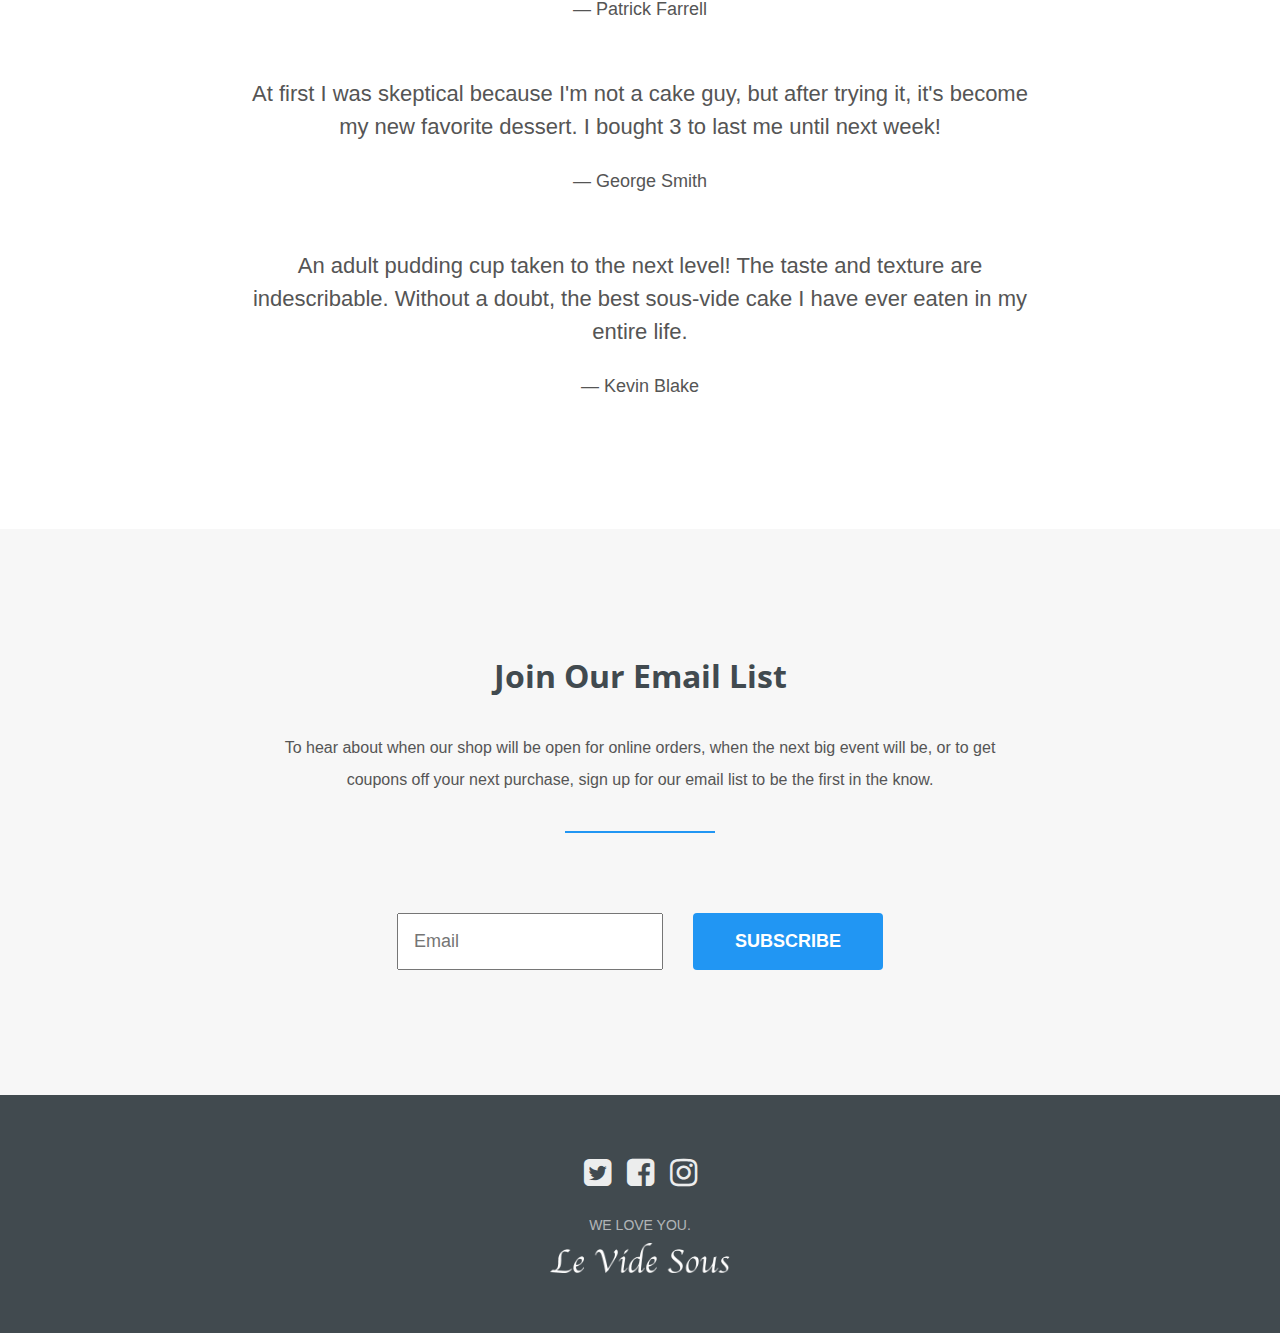
==== commit 3f963fd6: "Compile harp for deploy." ====
--- a/index.html
+++ b/index.html
@@ -16,28 +16,27 @@
 </head>
 <body>
 
-  <header>
+  <div class="header">
     <h2><a href="#"><img class="logo" src="images/levidesous_transparent.png" /></a></h2>
     <nav>
-      <li><a href="#our-work">What we do</a></li>
-      <li><a href="#why-it-works">Why Vide Sous</a></li>
-      <li><a href="#reviews">Reviews</a></li>
-      <li><a href="#contact">Sign Up</a></li>
+      <li><a class="nav-link" href="#our-work">What</a></li>
+      <li><a class="nav-link" href="#why-it-works">Why</a></li>
+      <li><a class="nav-link" href="#reviews">Reviews</a></li>
+      <li><a class="nav-link" href="#contact">Sign&nbsp;Up</a></li>
     </nav>
-  </header>
+  </div>
 
 
   <section class="hero">
     <div class="background-image" style="background-image: url(images/top_down.jpg);"></div>
     <h1><img class="headline" src="images/levidesous_transparent_white.png" /></h1>
-    <h3>Delicious sous-vide cakes in petit jars.</h3>
-    <!-- <a href="#our-work" class="btn">See what we do</a> -->
+    <a href="#our-work"><h3>Delicious sous-vide cakes in petit jars.</h3></a>
     <form action="//levidesous.us14.list-manage.com/subscribe/post?u=b3367fc3cccc4b77fa5906ad8&amp;id=3b490f1a7a" method="post" id="mc-embedded-subscribe-form" name="mc-embedded-subscribe-form" class="validate" target="_blank" novalidate>
       <div id="mc_embed_signup_scroll">
         <div class="mc-field-group">
           <input type="email" value="" name="EMAIL" class="required email" id="mce-EMAIL" placeholder="Email">
           <div class="clear">
-            <input type="submit" value="Sign up for our list" name="subscribe" id="mc-embedded-subscribe" class="btn submit-btn">
+            <input type="submit" value="Sign up" name="subscribe" id="mc-embedded-subscribe" class="btn submit-btn">
           </div>
         </div>
         <div id="mce-responses" class="clear">
@@ -47,6 +46,10 @@
         <div style="position: absolute; left: -5000px;" aria-hidden="true"><input type="text" name="b_b3367fc3cccc4b77fa5906ad8_3b490f1a7a" tabindex="-1" value=""></div>
       </div>
     </form>
+    <a class="arrow-container" href="#our-work">
+      <div class="arrow">
+      </div>
+    </a>
   </section>
 
 
--- a/css/styles.css
+++ b/css/styles.css
@@ -13,7 +13,11 @@
 }
 
 .headline {
-	height: 80px;
+	max-width: 90%;
+}
+
+.nav-link {
+	color: black;
 }
 
 html{
@@ -106,7 +110,7 @@
  	Header
 -------------*/
 
-header{
+.header{
 	position: absolute;
 	top: 0;
 	left: 0;
@@ -116,44 +120,41 @@
 	justify-content: space-between;
 	align-items: center;
 	color: #fff;
-	padding: 35px 100px 0;
-}
-
-header h2{
-	font-family: 'Quicksand', sans-serif;
-}
-
-header nav{
-	display: flex;
-}
-
-header nav li{
+	padding: 15px 100px;
+	background-color: rgba(255,255,255,.5);
+}
+
+.header nav{
+	display: flex;
+}
+
+.header nav li{
 	margin: 0 15px;
 }
 
-header nav li:first-child{
+.header nav li:first-child{
 	margin-left: 0;
 }
 
-header nav li:last-child{
+.header nav li:last-child{
 	margin-right: 0;
 }
 
 
 
 @media (max-width: 1000px){
-	header{
+	.header{
 		padding: 20px 50px;
 	}
 }
 
 
 @media (max-width: 700px){
-	header{
+	.header{
 		flex-direction: column;
 	}
 
-	header h2{
+	.header h2{
 		margin-bottom: 15px;
 	}
 }
@@ -180,19 +181,20 @@
 	height: 100%;
 	background-size: cover;
 	background-color: #2196F3;
+	background-position: center;
 	z-index: -1;
 }
 
-.hero .background-image:after{
-	content: '';
-	position: absolute;
-	top: 0;
-	left: 0;
-	width: 100%;
-	height: 100%;
-	background-color: lightblue;
-	opacity: .35;
-}
+// .hero .background-image:after{
+// 	content: '';
+// 	position: absolute;
+// 	top: 0;
+// 	left: 0;
+// 	width: 100%;
+// 	height: 100%;
+// 	background-color: lightblue;
+// 	opacity: .35;
+// }
 
 .hero h1{
 	font: bold 60px 'Open Sans', sans-serif;
@@ -484,9 +486,23 @@
 
 }
 
-
-/* -- Demo ads -- */
-
-@media (max-width: 1200px) {
-	#bsaHolder{ display:none;}
-}
+.arrow-container {
+  position: absolute;
+  bottom: 5px;
+  left: 50%;
+  margin-left: -20px;
+  width: 40px;
+  display: flex;
+  justify-content: center;
+  border-radius: 50%;
+  background-color: rgba(0,0,0,.5);
+  height: 40px;
+  align-items: center;
+  flex-direction: column;
+}
+.arrow {
+  width: 20px;
+  height: 20px;
+  background-image: url([data-uri]);
+  background-size: contain;
+}
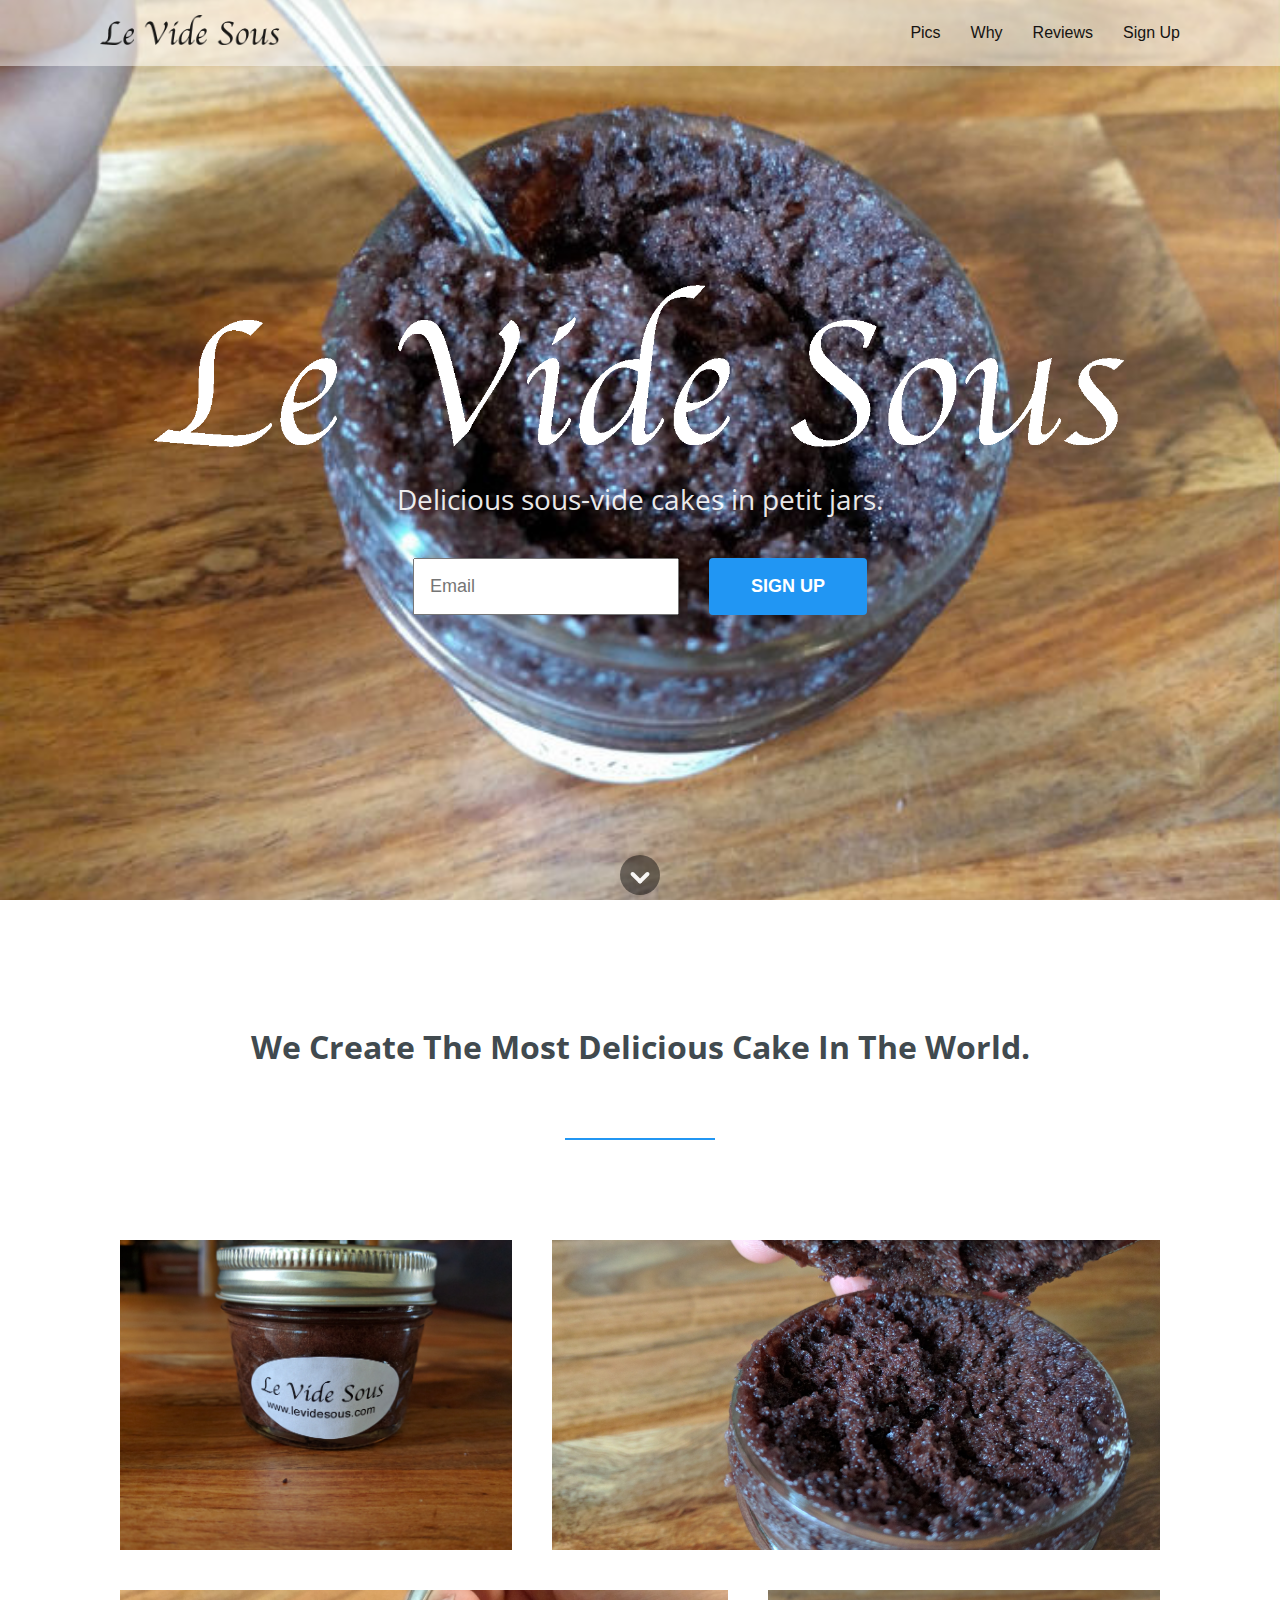
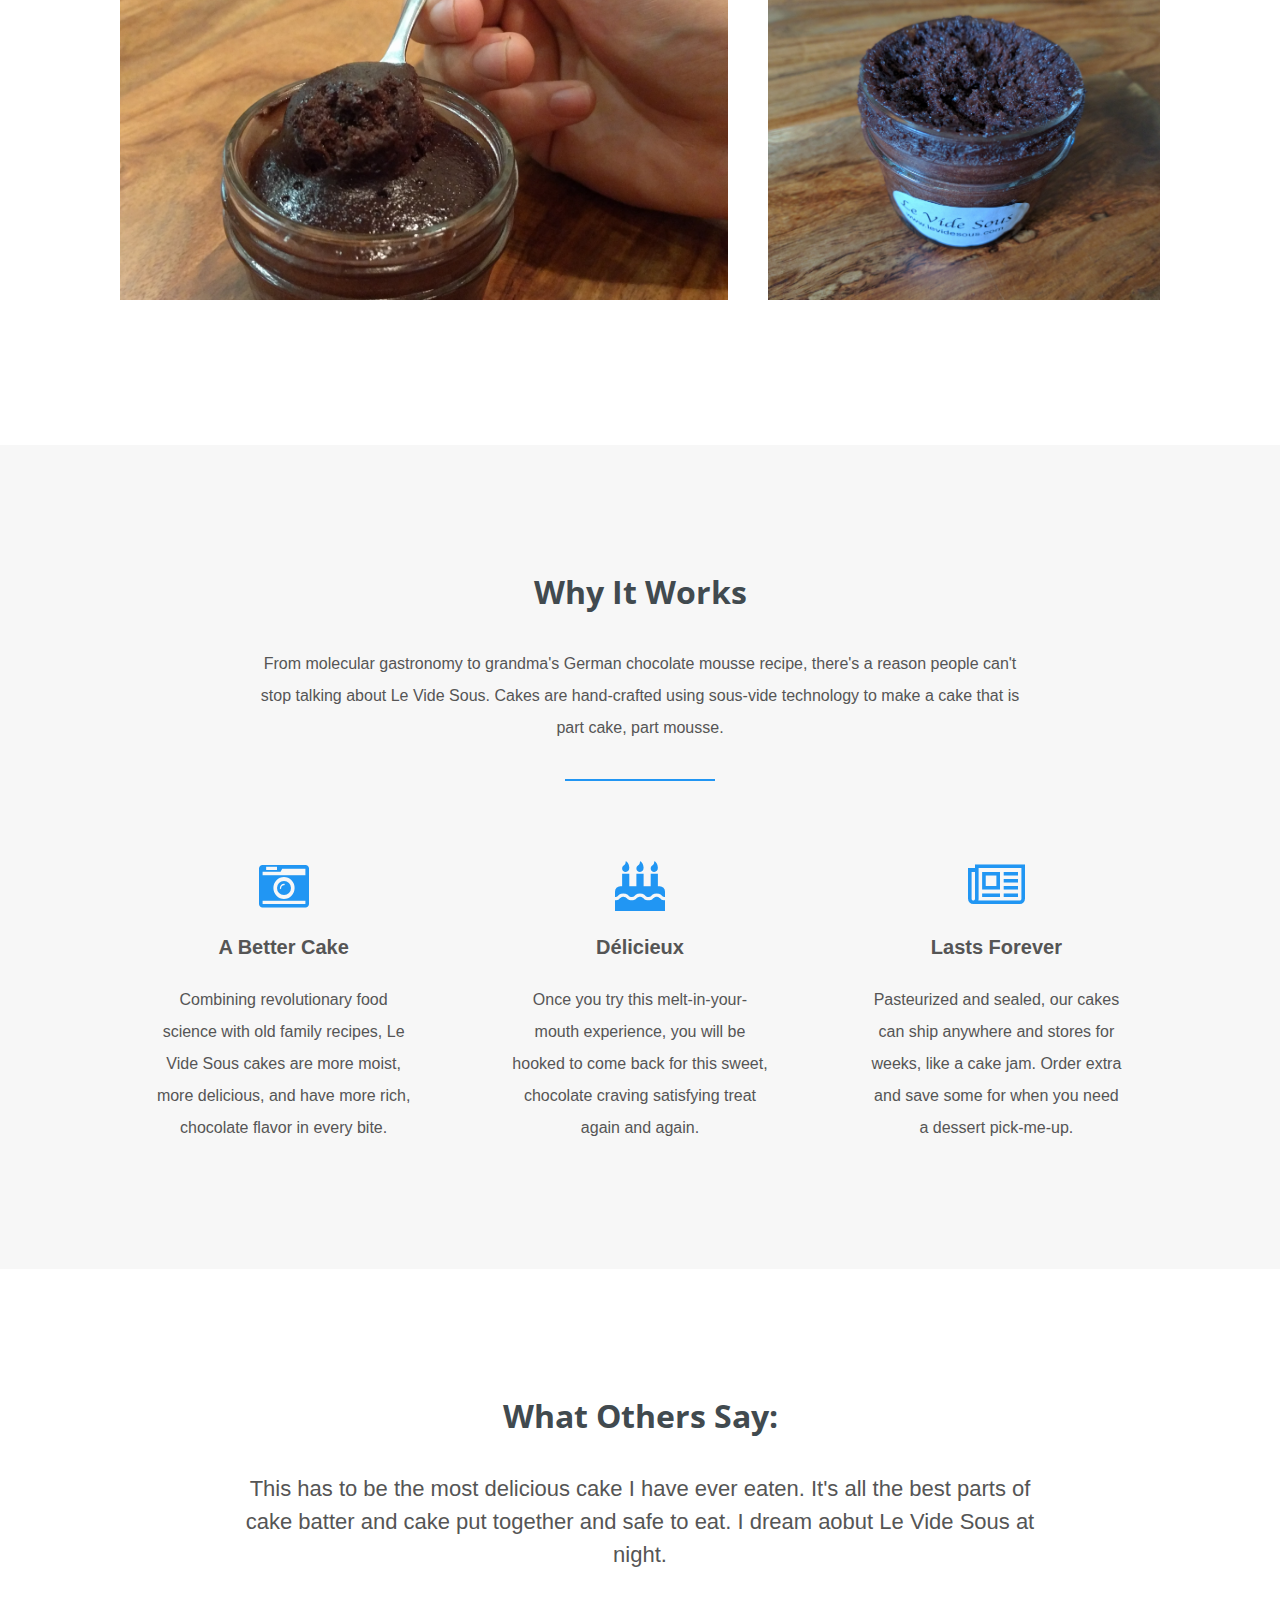
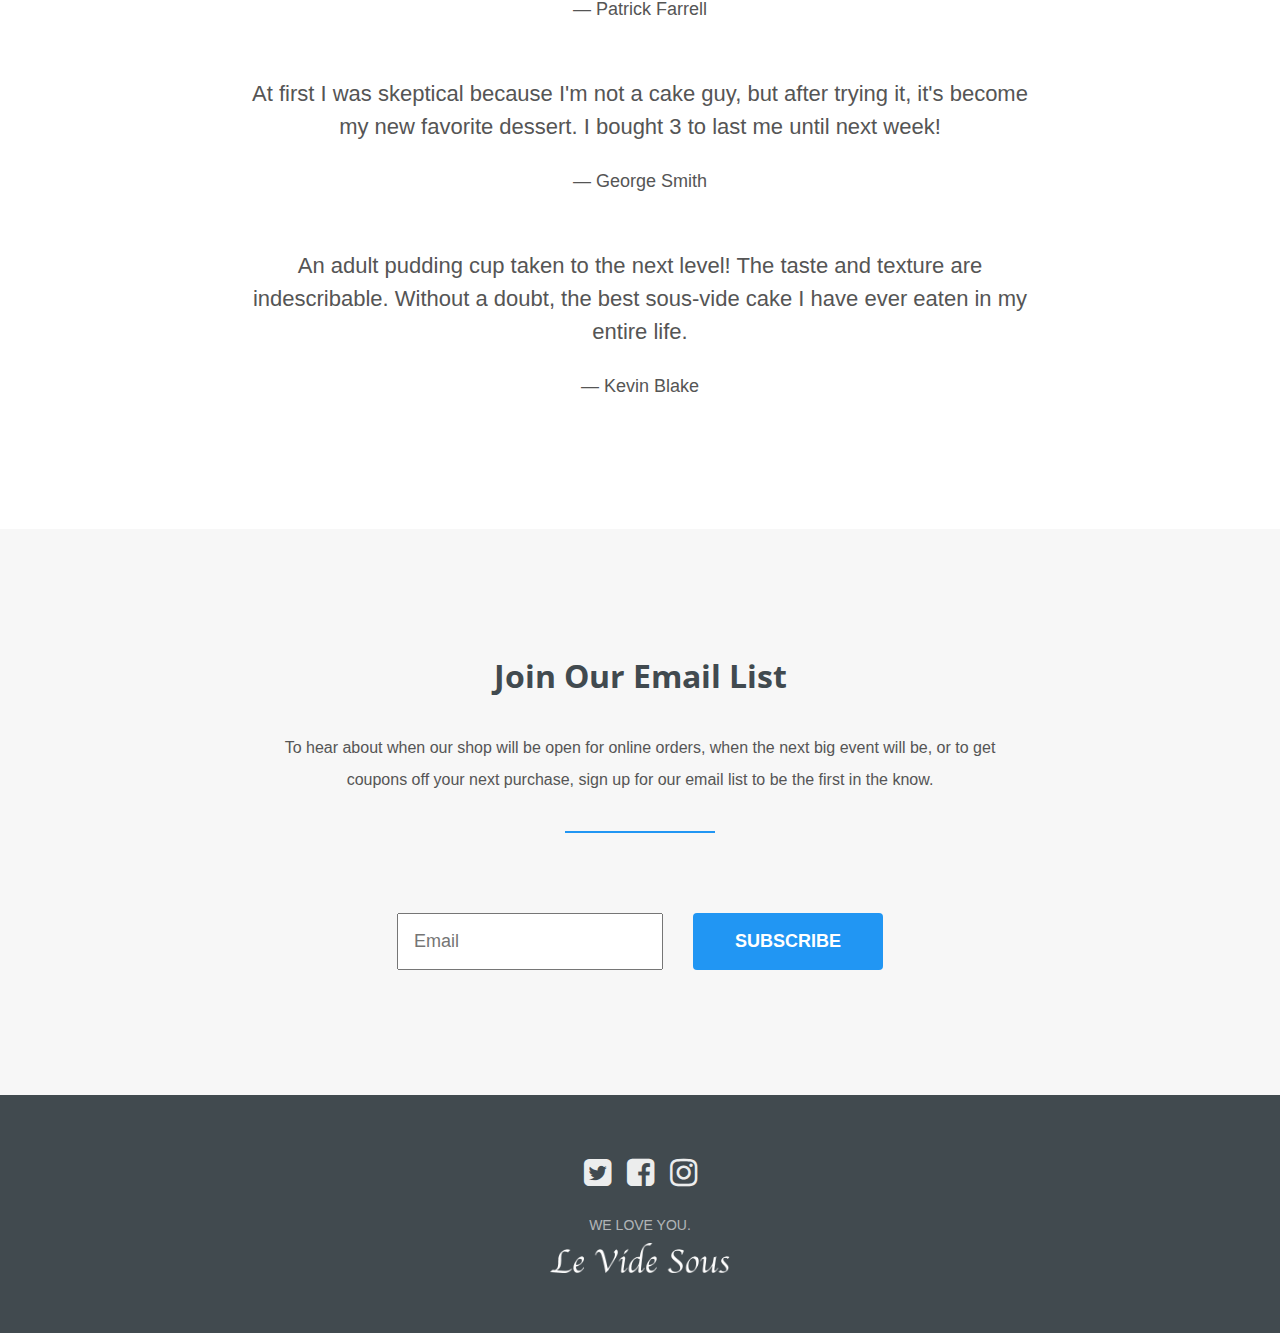
==== commit 6d5584a5: "Test commit for deploy." ====
--- a/index.html
+++ b/index.html
@@ -19,7 +19,7 @@
   <div class="header">
     <h2><a href="#"><img class="logo" src="images/levidesous_transparent.png" /></a></h2>
     <nav>
-      <li><a class="nav-link" href="#our-work">What</a></li>
+      <li><a class="nav-link" href="#our-work">Pics</a></li>
       <li><a class="nav-link" href="#why-it-works">Why</a></li>
       <li><a class="nav-link" href="#reviews">Reviews</a></li>
       <li><a class="nav-link" href="#contact">Sign&nbsp;Up</a></li>
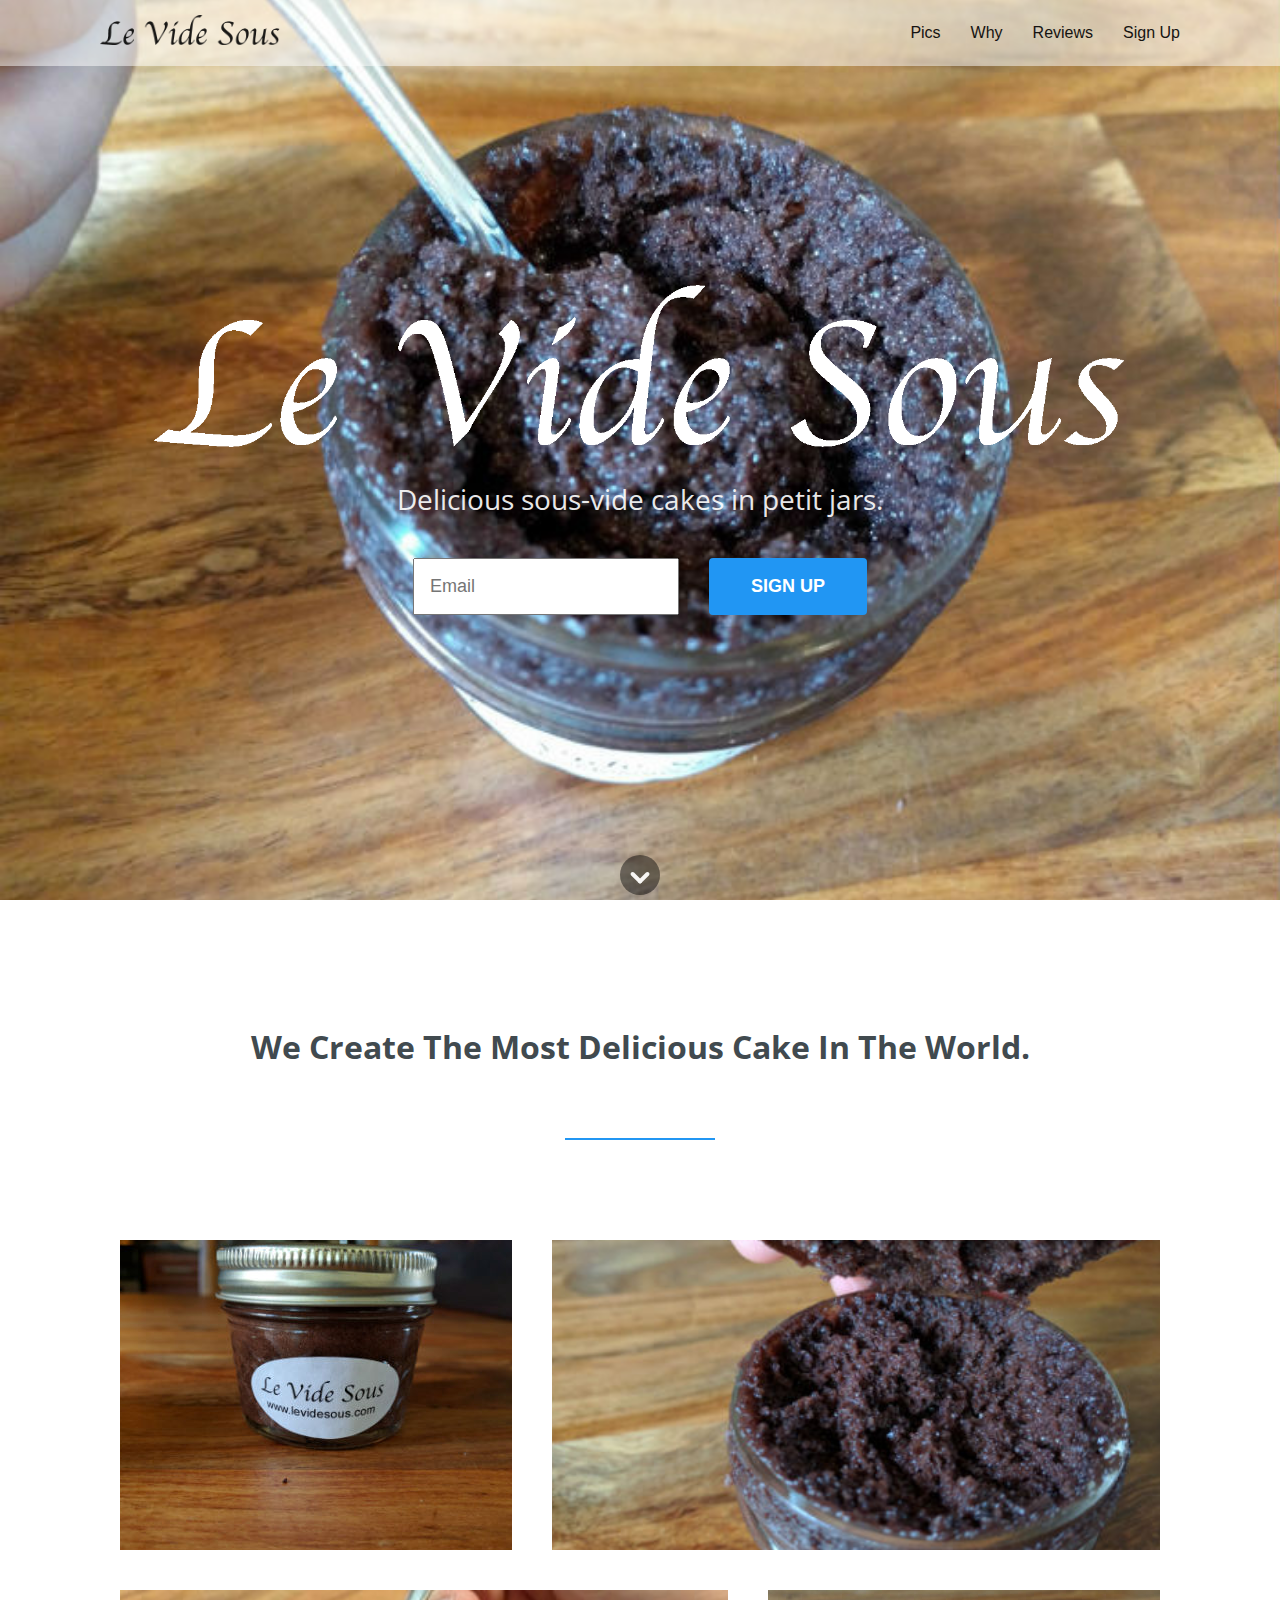
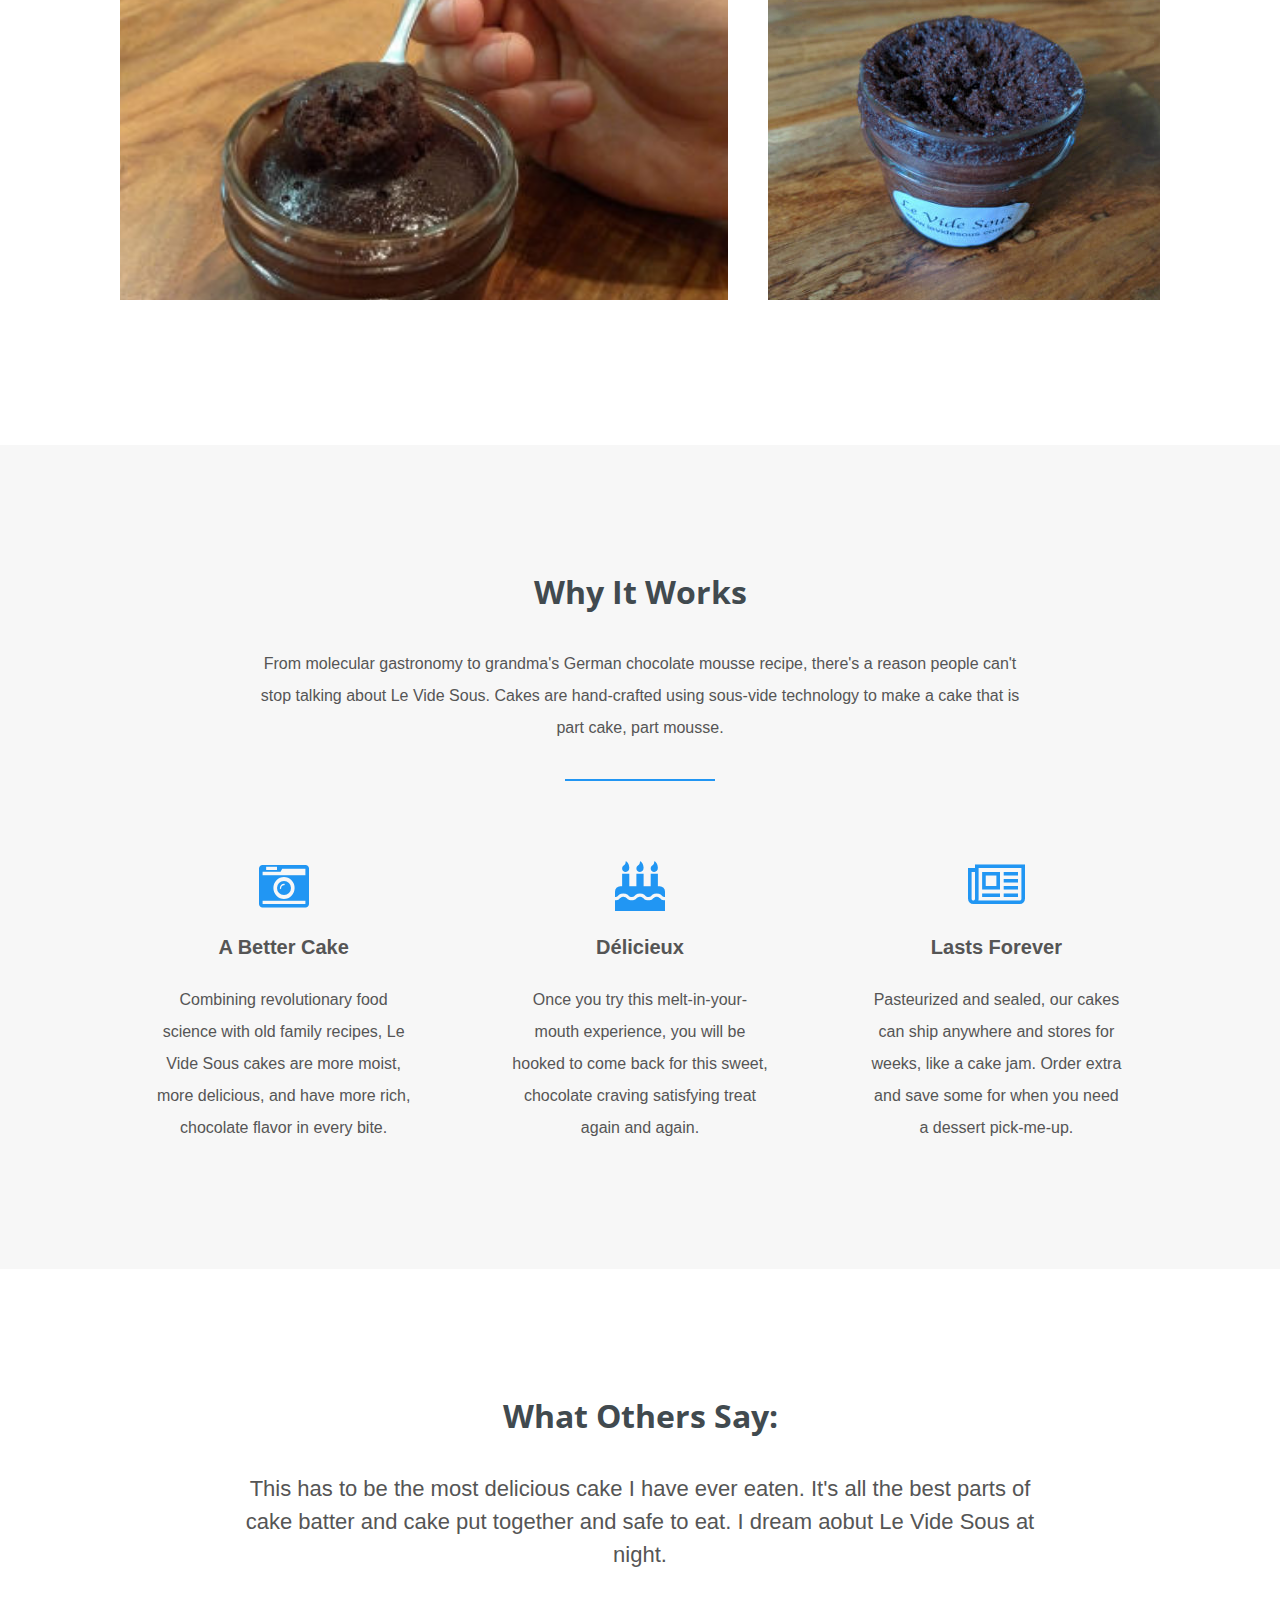
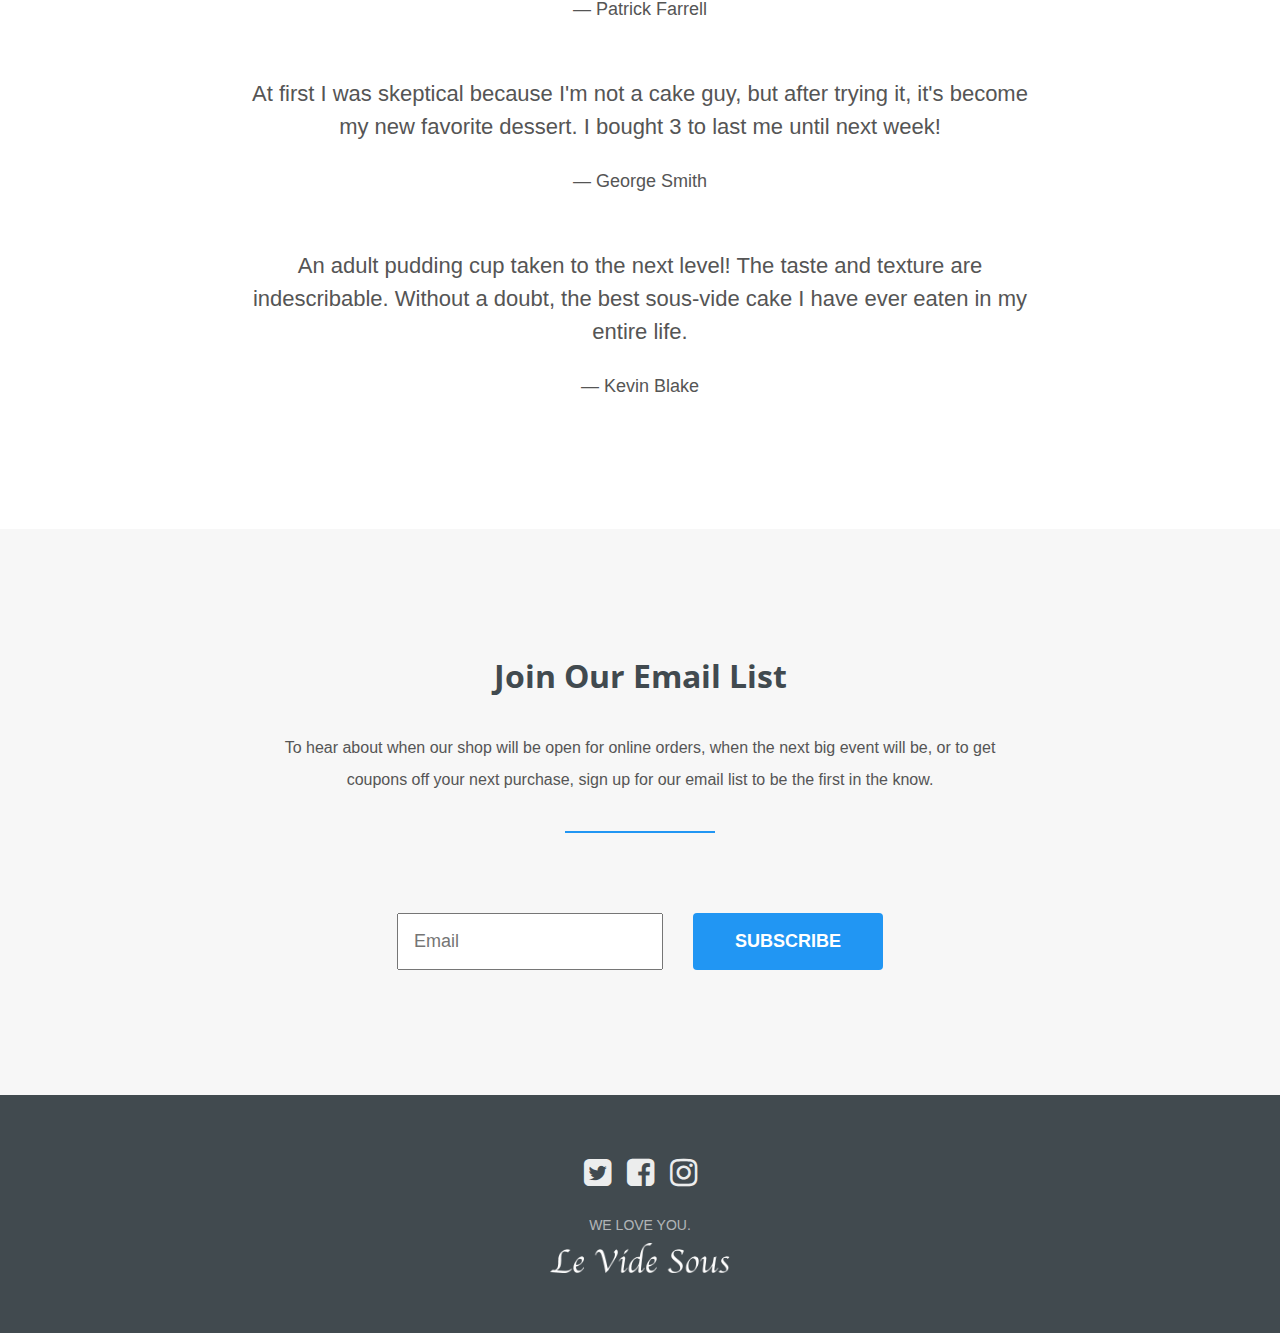
==== commit 2e1168cd: "Add js folder." ====
--- a/index.html
+++ b/index.html
@@ -13,6 +13,8 @@
   <link rel="stylesheet" href="http://maxcdn.bootstrapcdn.com/font-awesome/4.6.0/css/font-awesome.min.css">
   <link rel="stylesheet" href="css/styles.css">
   <script src="https://code.jquery.com/jquery-3.1.0.min.js" integrity="sha256-cCueBR6CsyA4/9szpPfrX3s49M9vUU5BgtiJj06wt/s=" crossorigin="anonymous"></script>
+
+  <script type="text/javascript" src="js/index.js"></script>
 </head>
 <body>
 
@@ -143,24 +145,6 @@
     <p>We love you.</p>
     <img class="logo" src="images/levidesous_transparent_white.png" />
   </footer>
-
-  <script>
-    $(document).ready(function(){
-    $('a[href^="#"]').on('click',function (e) {
-        e.preventDefault();
-
-        var target = this.hash;
-        var $target = $(target);
-
-        $('html, body').stop().animate({
-            'scrollTop': $target.offset() && $target.offset().top || 0
-        }, 900, 'swing', function () {
-            window.location.hash = target;
-        });
-    });
-    });
-  </script>
-
 </body>
 
 </html>
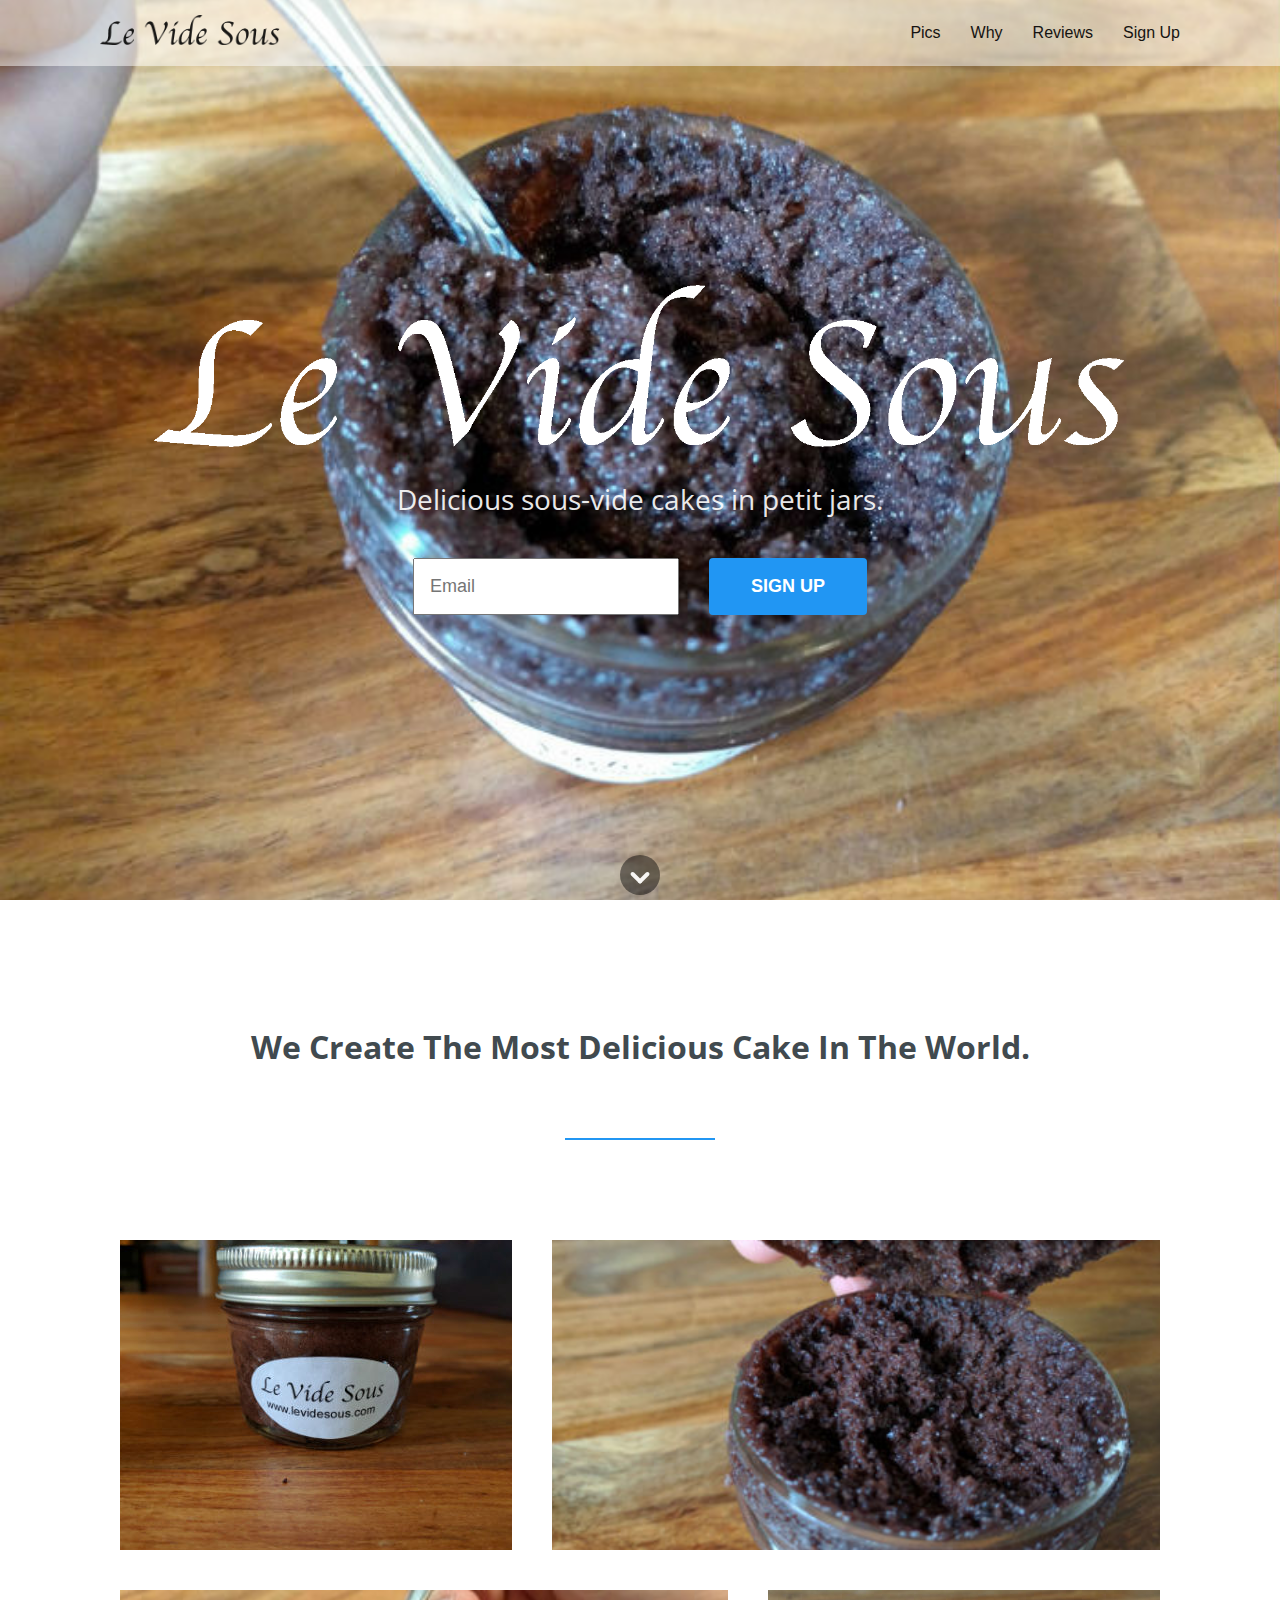
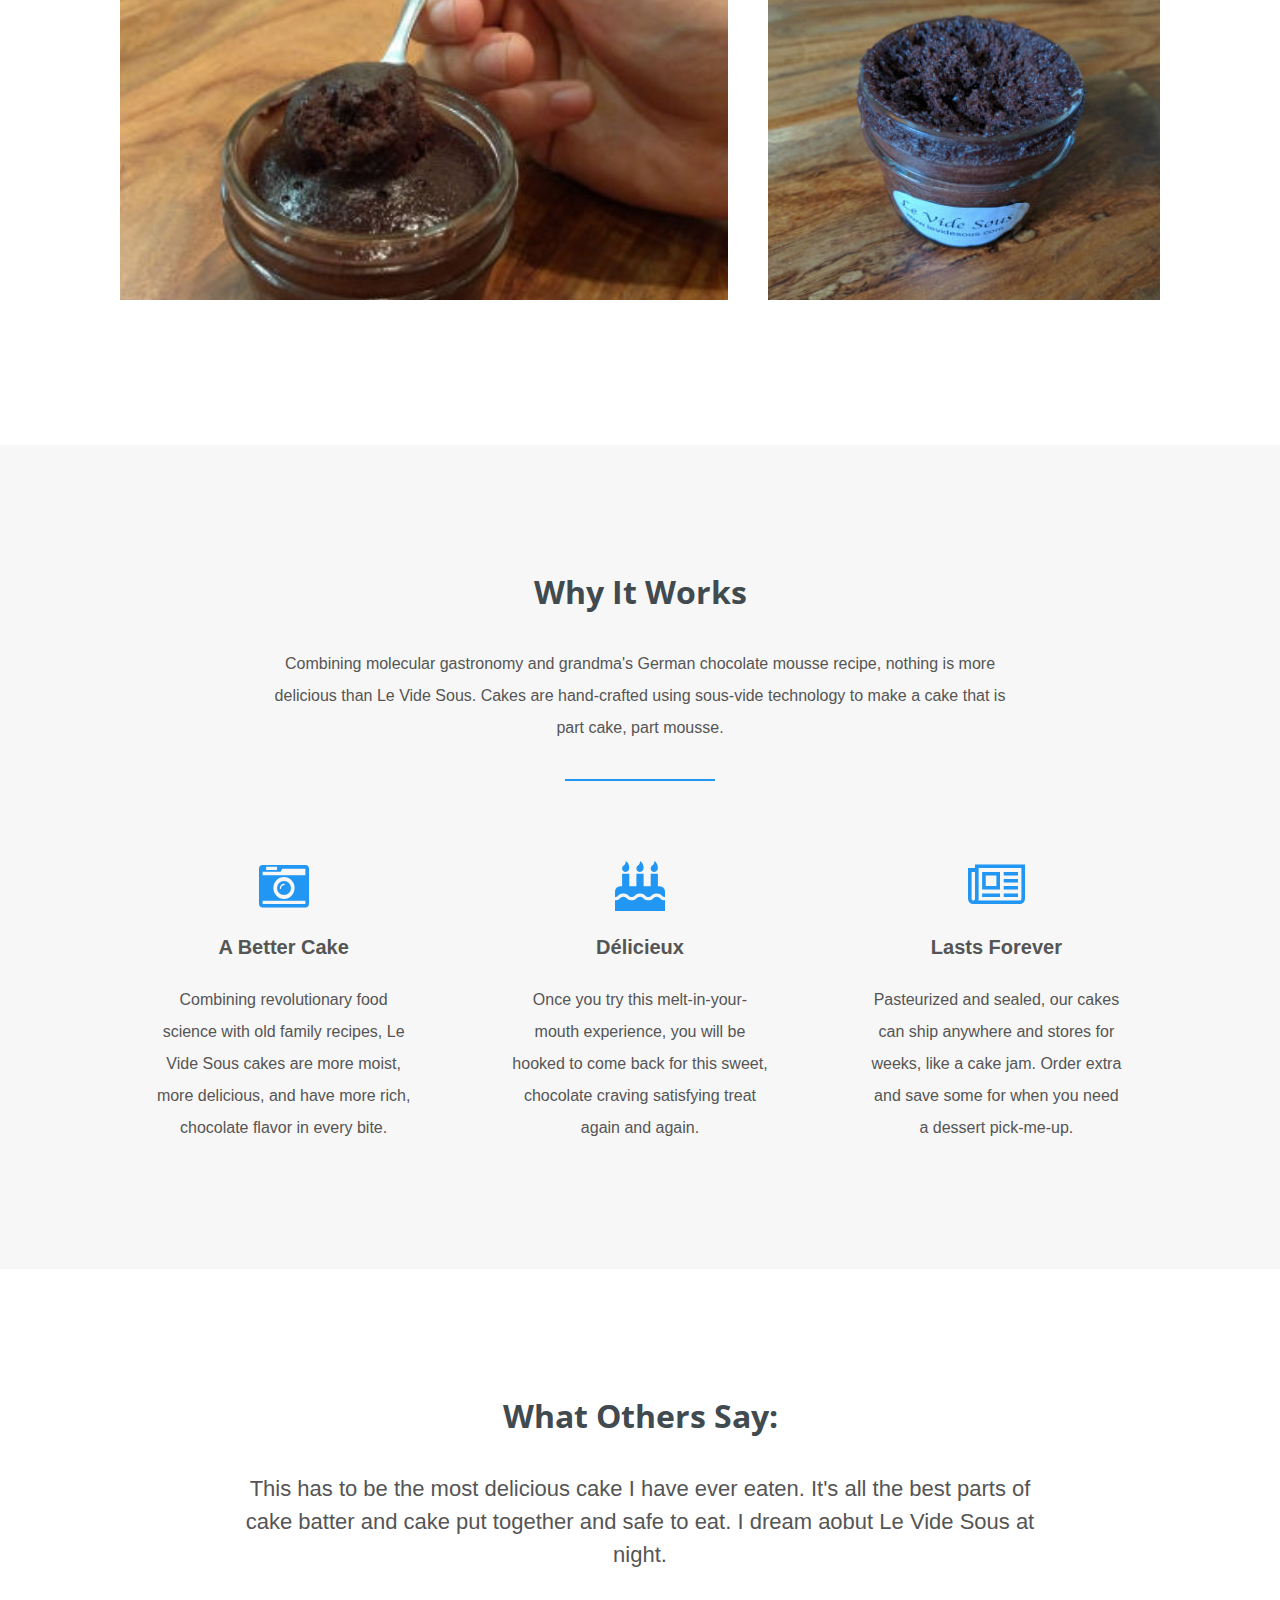
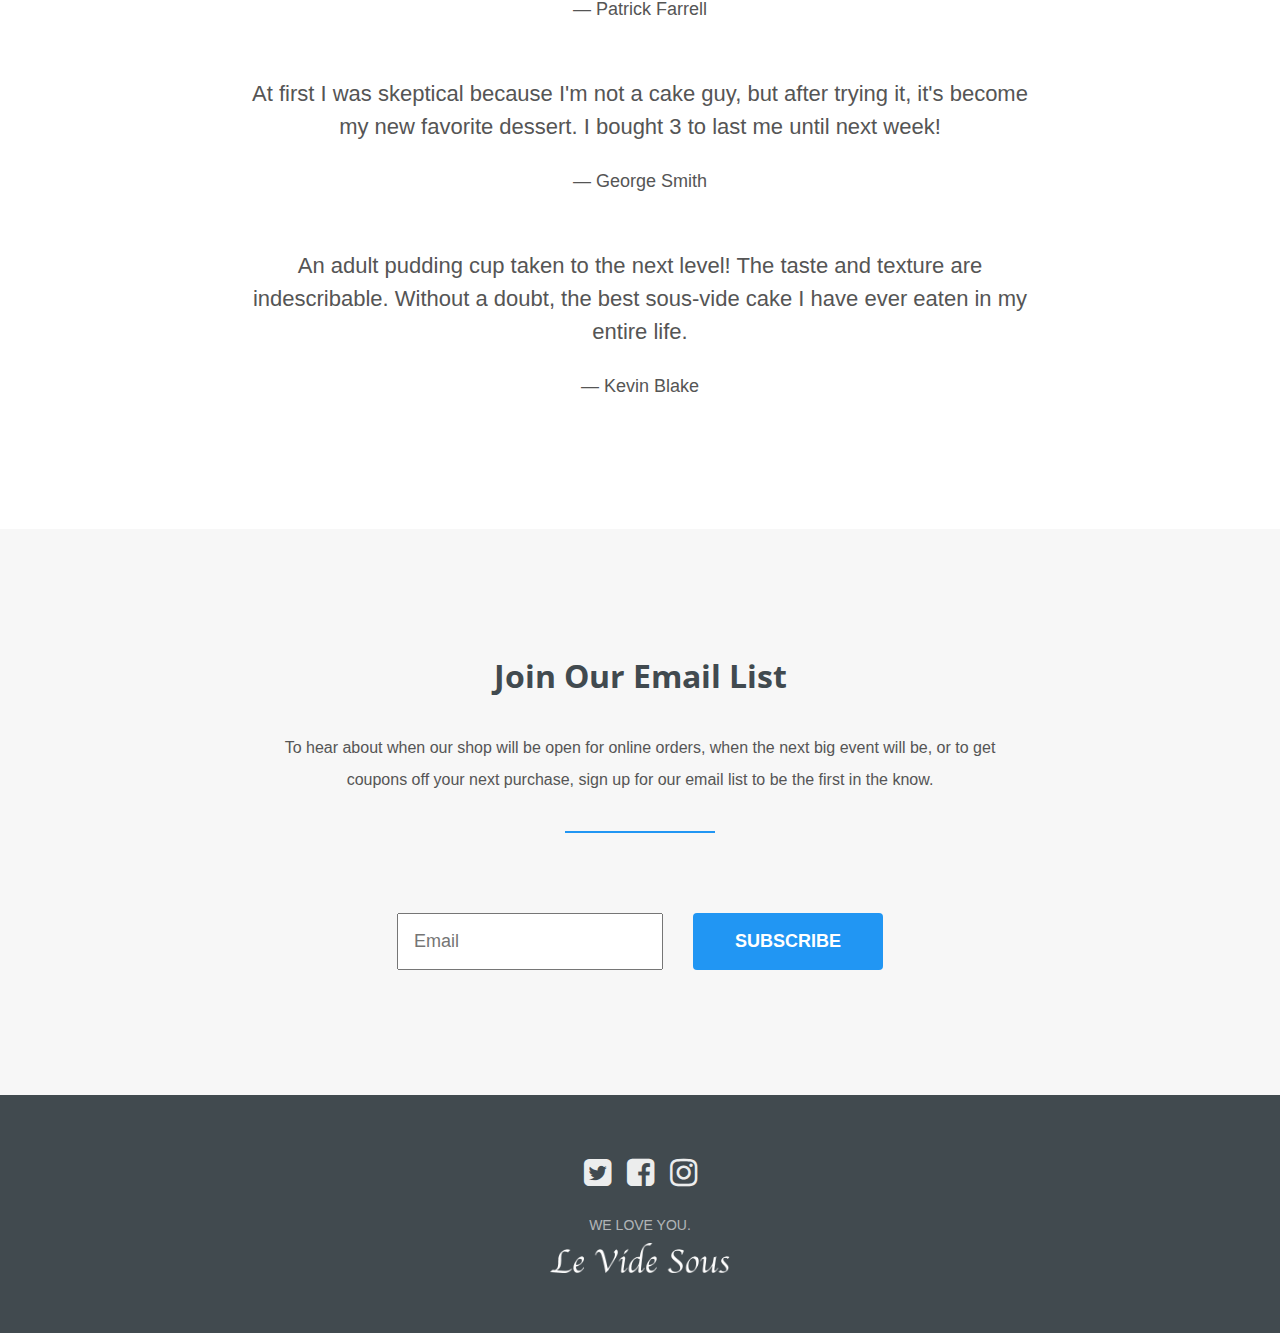
==== commit 9ab4118f: "Add google analytics." ====
--- a/index.html
+++ b/index.html
@@ -71,7 +71,7 @@
 
   <section class="features" id="why-it-works">
     <h3 class="title">Why it works</h3>
-    <p>From molecular gastronomy to grandma's German chocolate mousse recipe, there's a reason people can't stop talking about Le Vide Sous. Cakes are hand-crafted using sous-vide technology to make a cake that is part cake, part mousse.</p>
+    <p>Combining molecular gastronomy and grandma's German chocolate mousse recipe, nothing is more delicious than Le Vide Sous. Cakes are hand-crafted using sous-vide technology to make a cake that is part cake, part mousse.</p>
     <hr>
 
     <ul class="grid">
@@ -145,6 +145,17 @@
     <p>We love you.</p>
     <img class="logo" src="images/levidesous_transparent_white.png" />
   </footer>
+
+  <script>
+    (function(i,s,o,g,r,a,m){i['GoogleAnalyticsObject']=r;i[r]=i[r]||function(){
+    (i[r].q=i[r].q||[]).push(arguments)},i[r].l=1*new Date();a=s.createElement(o),
+    m=s.getElementsByTagName(o)[0];a.async=1;a.src=g;m.parentNode.insertBefore(a,m)
+    })(window,document,'script','https://www.google-analytics.com/analytics.js','ga');
+
+    ga('create', 'UA-22087329-8', 'auto');
+    ga('send', 'pageview');
+
+  </script>
 </body>
 
 </html>
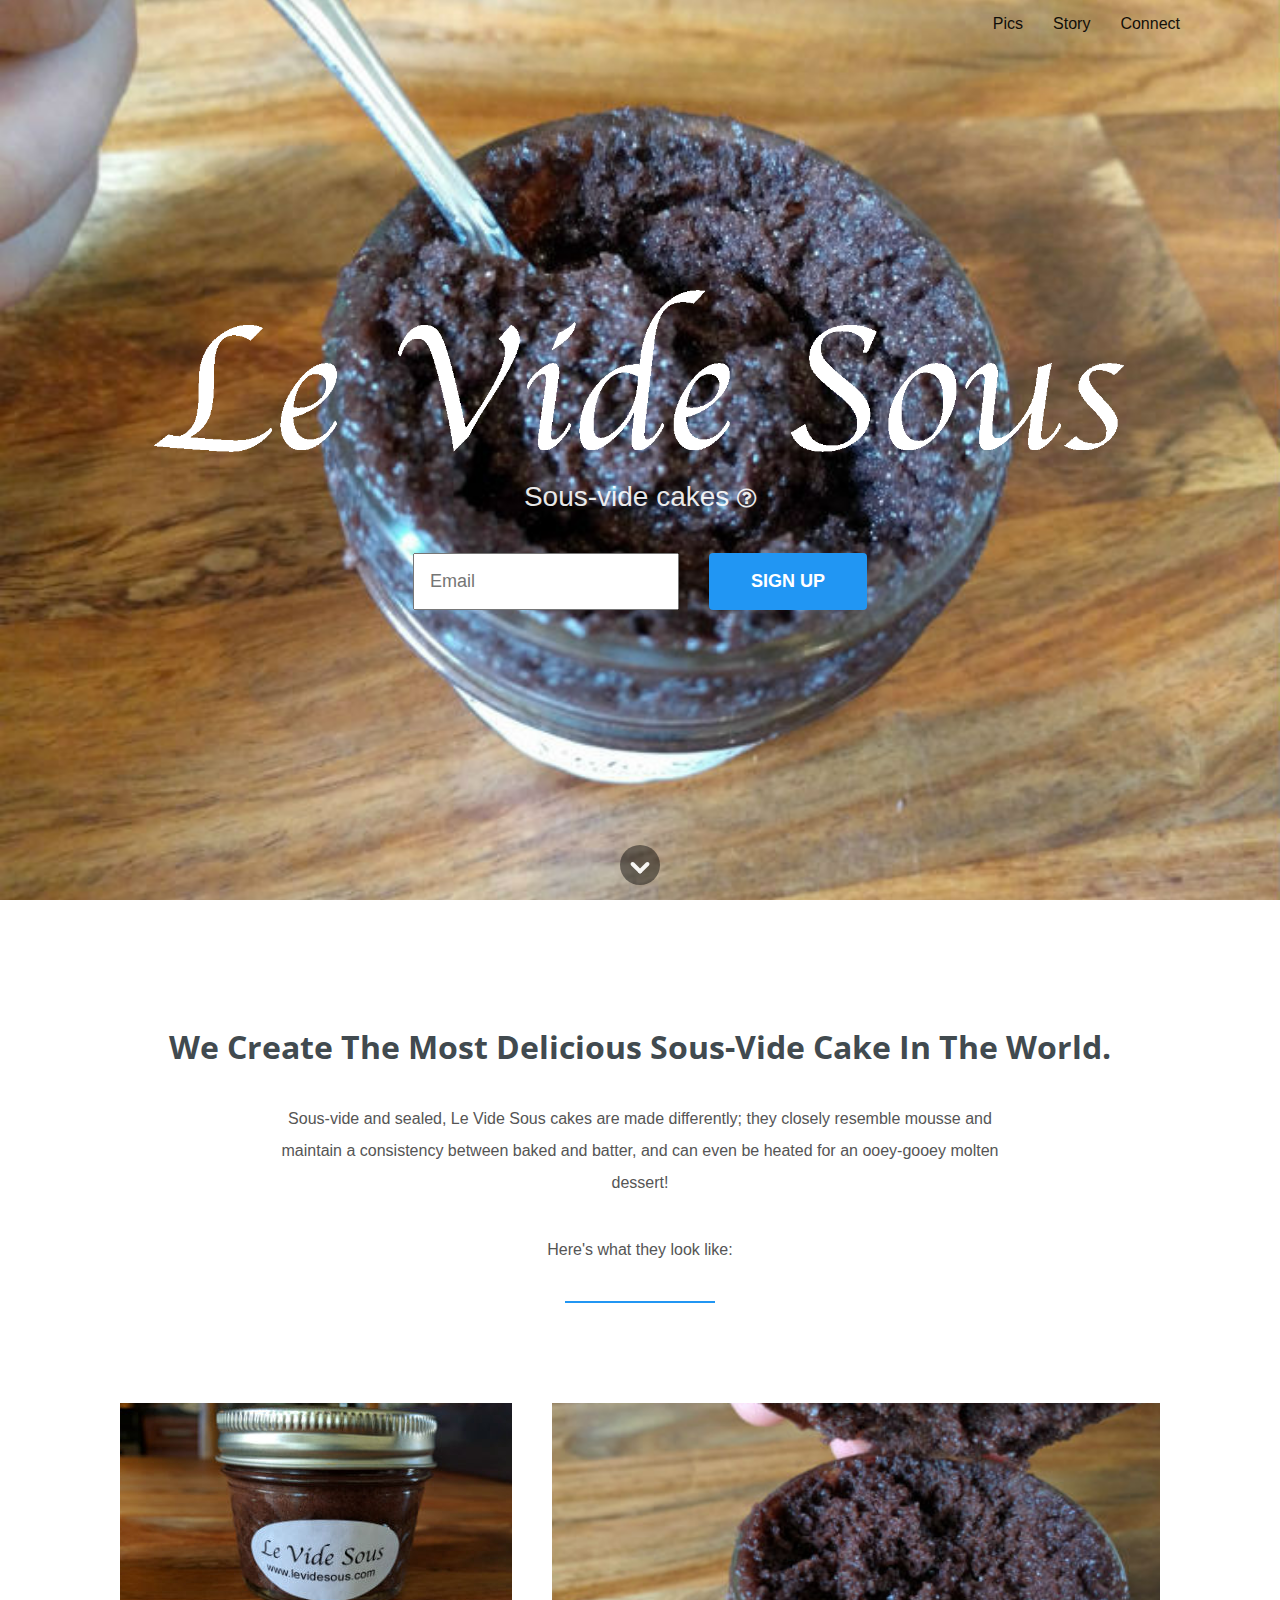
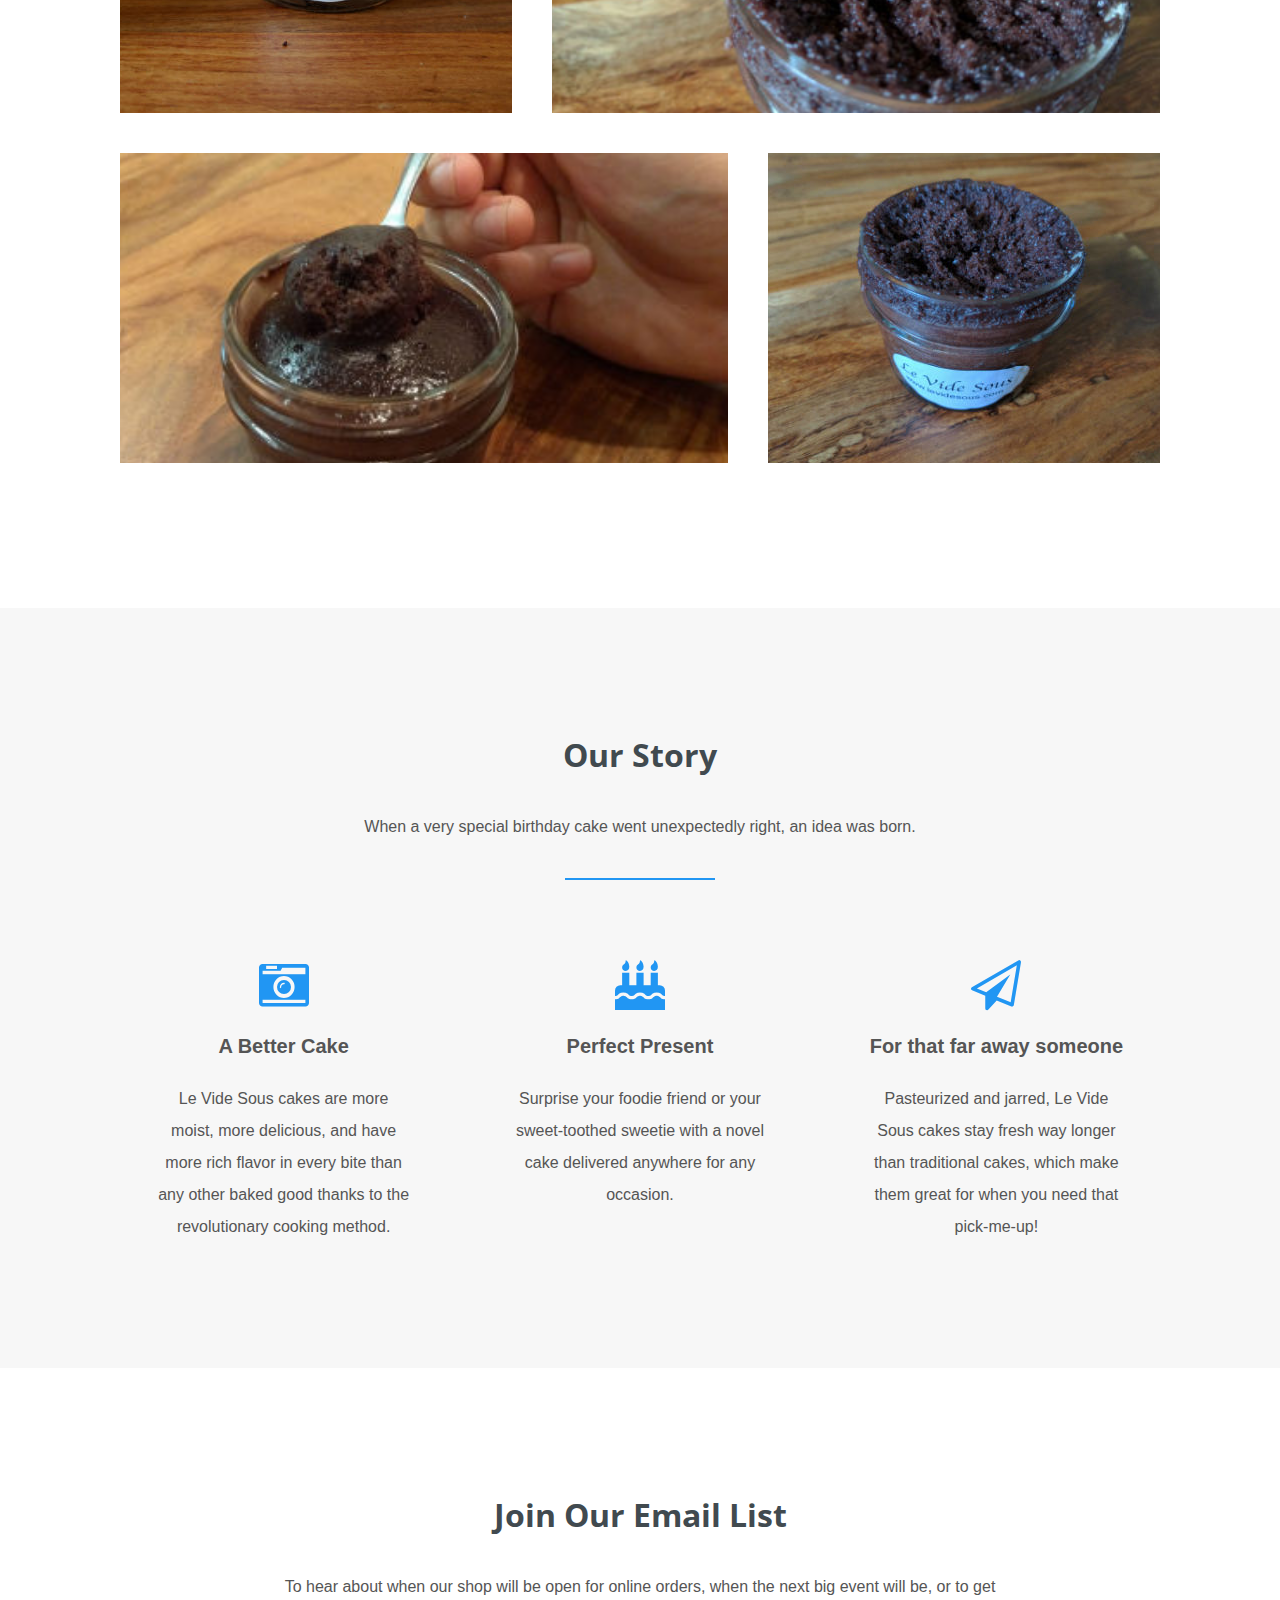
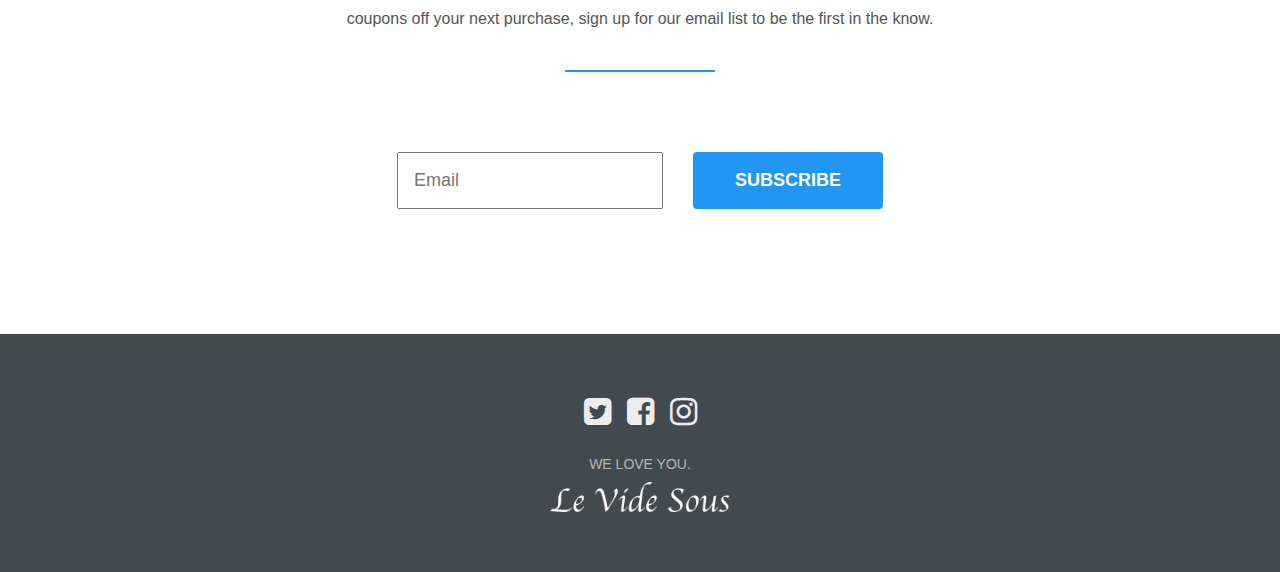
==== commit 81f25661: "Update styles." ====
--- a/index.html
+++ b/index.html
@@ -19,12 +19,12 @@
 <body>
 
   <div class="header">
-    <h2><a href="#"><img class="logo" src="images/levidesous_transparent.png" /></a></h2>
+    <!-- <h2><a href="#"><img class="logo" src="images/levidesous_transparent.png" /></a></h2> -->
     <nav>
       <li><a class="nav-link" href="#our-work">Pics</a></li>
-      <li><a class="nav-link" href="#why-it-works">Why</a></li>
-      <li><a class="nav-link" href="#reviews">Reviews</a></li>
-      <li><a class="nav-link" href="#contact">Sign&nbsp;Up</a></li>
+      <li><a class="nav-link" href="#why-it-works">Story</a></li>
+      <!-- <li><a class="nav-link" href="#reviews">Reviews</a></li> -->
+      <li><a class="nav-link" href="#contact">Connect</a></li>
     </nav>
   </div>
 
@@ -32,7 +32,7 @@
   <section class="hero">
     <div class="background-image" style="background-image: url(images/top_down.jpg);"></div>
     <h1><img class="headline" src="images/levidesous_transparent_white.png" /></h1>
-    <a href="#our-work"><h3>Delicious sous-vide cakes in petit jars.</h3></a>
+    <a href="#our-work"><h3>Sous-vide cakes <i class="fa fa-question-circle-o smaller-icon"></i></h3></a>
     <form action="//levidesous.us14.list-manage.com/subscribe/post?u=b3367fc3cccc4b77fa5906ad8&amp;id=3b490f1a7a" method="post" id="mc-embedded-subscribe-form" name="mc-embedded-subscribe-form" class="validate" target="_blank" novalidate>
       <div id="mc_embed_signup_scroll">
         <div class="mc-field-group">
@@ -56,8 +56,9 @@
 
 
   <section class="our-work" id="our-work">
-    <h3 class="title">We create the most delicious cake in the world.</h3>
-    <p></p>
+    <h3 class="title">We create the most delicious sous-vide cake in the world.</h3>
+    <p>Sous-vide and sealed, Le Vide Sous cakes are made differently; they closely resemble mousse and maintain a consistency between baked and batter, and can even be heated for an ooey-gooey molten dessert!</p>
+    <p>Here's what they look like:</p>
     <hr>
 
     <ul class="grid">
@@ -70,31 +71,31 @@
 
 
   <section class="features" id="why-it-works">
-    <h3 class="title">Why it works</h3>
-    <p>Combining molecular gastronomy and grandma's German chocolate mousse recipe, nothing is more delicious than Le Vide Sous. Cakes are hand-crafted using sous-vide technology to make a cake that is part cake, part mousse.</p>
+    <h3 class="title">Our story</h3>
+    <p>When a very special birthday cake went unexpectedly right, an idea was born.</p>
     <hr>
 
     <ul class="grid">
       <li>
         <i class="fa fa-camera-retro"></i>
         <h4>A Better Cake</h4>
-        <p>Combining revolutionary food science with old family recipes, Le Vide Sous cakes are more moist, more delicious, and have more rich, chocolate flavor in every bite.</p>
+        <p>Le Vide Sous cakes are more moist, more delicious, and have more rich flavor in every bite than any other baked good thanks to the revolutionary cooking method.</p>
       </li>
       <li>
         <i class="fa fa-birthday-cake"></i>
-        <h4>Délicieux</h4>
-        <p>Once you try this melt-in-your-mouth experience, you will be hooked to come back for this sweet, chocolate craving satisfying treat again and again.</p>
+        <h4>Perfect Present</h4>
+        <p>Surprise your foodie friend or your sweet-toothed sweetie with a novel cake delivered anywhere for any occasion.</p>
       </li>
       <li>
-        <i class="fa fa-newspaper-o"></i>
-        <h4>Lasts Forever</h4>
-        <p>Pasteurized and sealed, our cakes can ship anywhere and stores for weeks, like a cake jam. Order extra and save some for when you need a dessert pick-me-up.</p>
+        <i class="fa fa-paper-plane-o"></i>
+        <h4>For that far away someone</h4>
+        <p>Pasteurized and jarred, Le Vide Sous cakes stay fresh way longer than traditional cakes, which make them great for when you need that pick-me-up!</p>
       </li>
     </ul>
   </section>
 
 
-  <section class="reviews" id="reviews">
+<!--   <section class="reviews" id="reviews">
     <h3 class="title">What others say:</h3>
 
     <p class="quote">This has to be the most delicious cake I have ever eaten. It's all the best parts of cake batter and cake put together and safe to eat. I dream aobut Le Vide Sous at night.</p>
@@ -107,7 +108,7 @@
     <p class="author">— Kevin Blake</p>
 
 
-  </section>
+  </section> -->
 
 
   <section class="contact" id="contact">
--- a/css/styles.css
+++ b/css/styles.css
@@ -18,6 +18,10 @@
 
 .nav-link {
 	color: black;
+}
+
+.nav-link:hover {
+	color: white;
 }
 
 html{
@@ -117,11 +121,11 @@
 	z-index: 10;
 	width: 100%;
 	display: flex;
-	justify-content: space-between;
+	justify-content: flex-end;
 	align-items: center;
 	color: #fff;
 	padding: 15px 100px;
-	background-color: rgba(255,255,255,.5);
+	// background-color: rgba(255,255,255,.5);
 }
 
 .header nav{
@@ -197,13 +201,17 @@
 // }
 
 .hero h1{
-	font: bold 60px 'Open Sans', sans-serif;
+	font: bold 60px cursive, sans-serif;
 	margin-bottom: 15px;
 }
 
 .hero h3{
-	font: normal 28px 'Open Sans', sans-serif;
+	font: normal 28px cursive, sans-serif;
 	margin-bottom: 40px;
+}
+
+.smaller-icon {
+	font-size: 80%
 }
 
 .hero a.btn{
@@ -371,7 +379,8 @@
 ---------------------*/
 
 .contact{
-	background-color: #f7f7f7;
+	// background-color: #f7f7f7;
+	background-color: #fff;
 }
 
 form{
@@ -488,7 +497,7 @@
 
 .arrow-container {
   position: absolute;
-  bottom: 5px;
+  bottom: 15px;
   left: 50%;
   margin-left: -20px;
   width: 40px;
